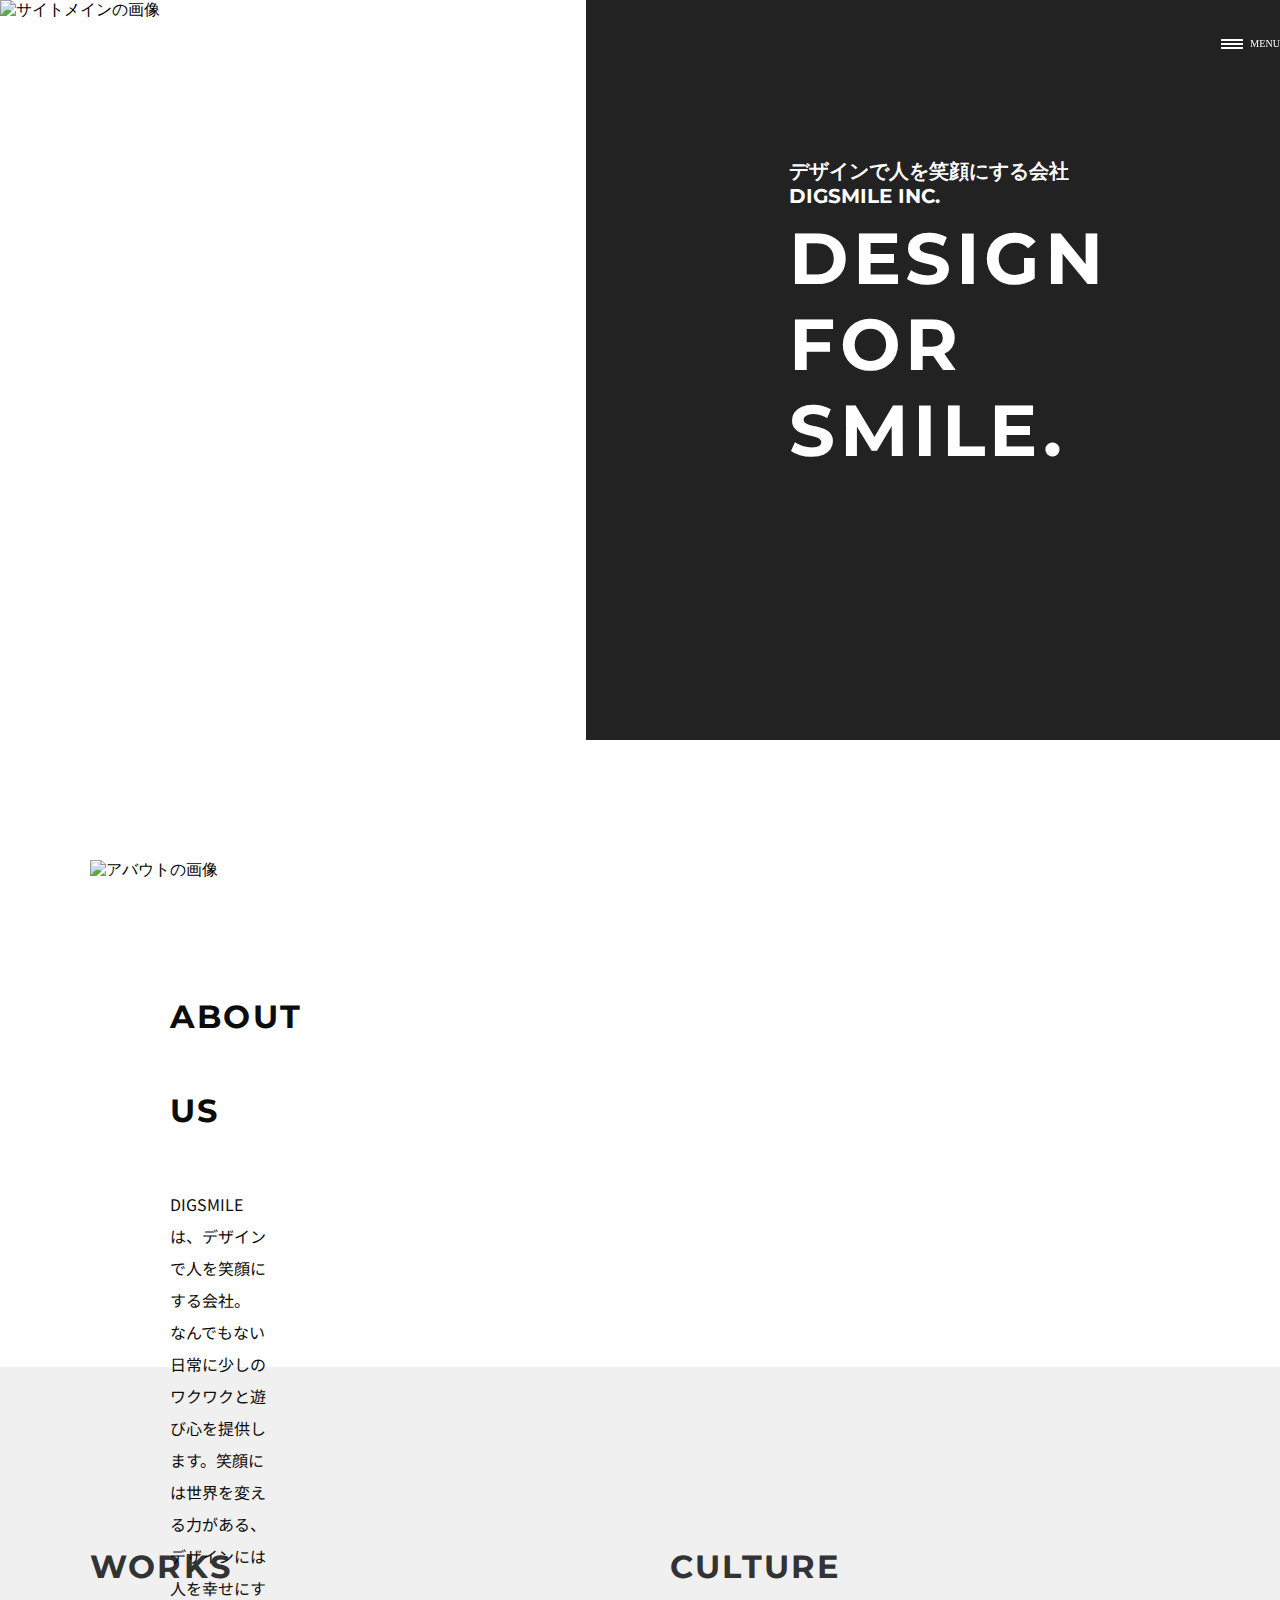
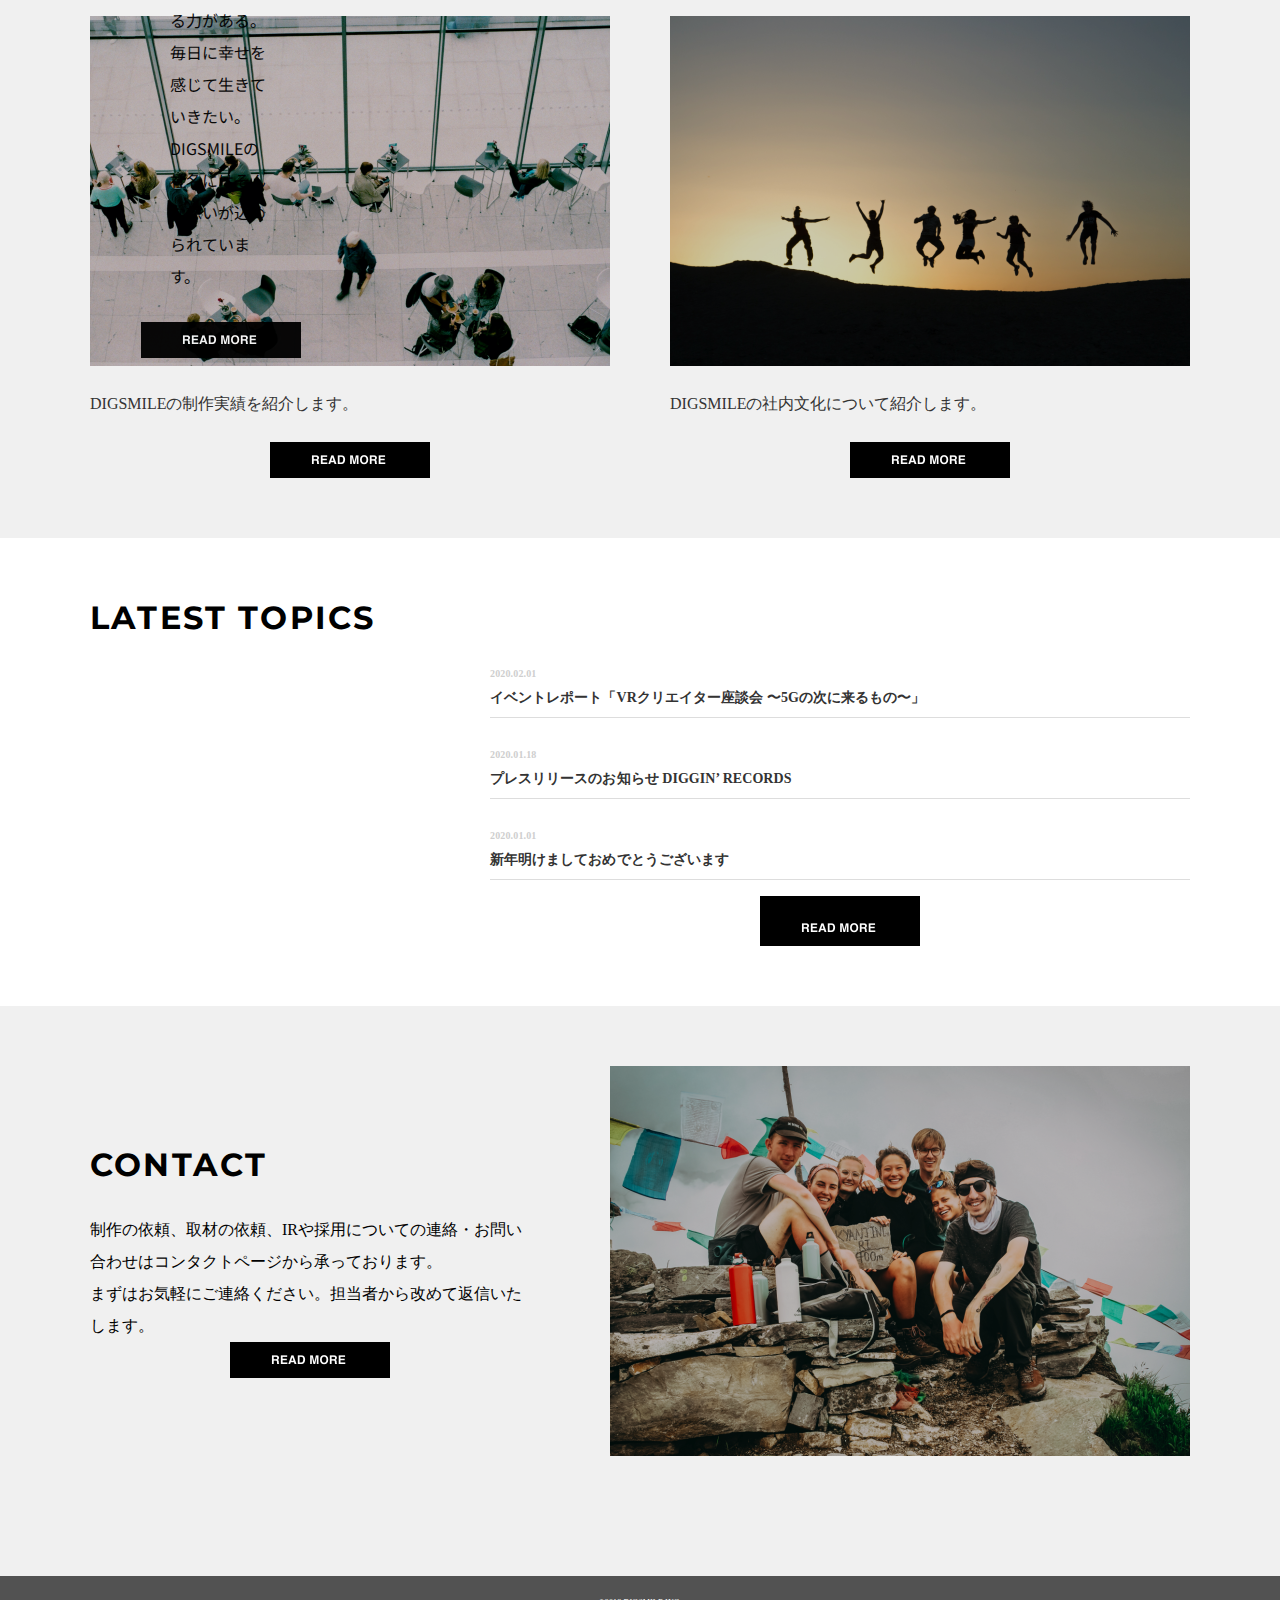
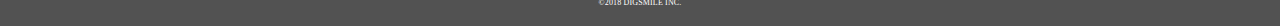
==== html/index.html @ 78038f66 "googlemap レスポンシブ 化" ====
<!DOCTYPE html>
<html lang="ja">
<head>
  <meta charset="UTF-8">
  <meta http-equiv="X-UA-Compatible" content="IE=edge">
  <meta name="viewport" content="width=device-width, initial-scale=1">
  <title>Portfolio_3 - Home</title>
  <link rel="stylesheet" href="https://unpkg.com/ress/dist/ress.min.css">
  <link rel="preconnect" href="https://fonts.gstatic.com">
  <link href="https://fonts.googleapis.com/css2?family=Montserrat:wght@500;700;800&family=Noto+Sans&family=Noto+Sans+JP:wght@400;700&display=swap" rel="stylesheet">
  <link rel="stylesheet" type="text/css" href="/css/style.css">
</head>
<body>
  <header class="header__wrapper">
    <div class="header__inner">
      <a href="#">
        <h1 class="header__logo">
          <img src="/img/site-logo@2x.png" alt="メインロゴの画像">
        </h1>
      </a>
      <!-- //header__logo -->
      <div class="menu__wrapper">
        <div class="menu">
          <span class="bar bar__top"></span>
          <span class="bar bar__mid"></span>
          <span class="bar bar__bottom"></span>
        </div>
        <!-- //menu -->
        <p class="menu__text">
          MENU
        </p>
        <!-- //menu__text -->
      </div>
      <!-- //menu__wrapper -->
      <nav class="header__nav">
        <div class="header__logo__img">
          <img src="/img/home_img/グループ 8@2x.png" alt="メインロゴの画像">
        </div>
        <!-- //header__logo__img -->
        <ul class="header__list">
          <li class="header__item"><a href="#">ABOUT US</a></li>
          <li class="header__item"><a href="#">WORKS</a></li>
          <li class="header__item"><a href="#">CULTURE</a></li>
          <li class="header__item"><a href="#">TOPICS</a></li>
          <li class="header__item"><a href="#">CONTACT</a></li>
        </ul>
        <!-- //header__list -->
      </nav>
      <!-- //header__nav -->
    </div>
    <!-- //header__inner -->
  </header>
  <!-- //header__wrapper -->
  <main class="main">
    <section class="section__wrapper fv__wrapper" id="fv">
      <div class="fv__main__img">
        <img src="/img/home_img/kv-img@2x.png" alt="サイトメインの画像">
      </div>
      <div class="fv__sub__img">
        <img src="/img/home_img/bg_kv@2x.png" alt="サイトサブの画像">
      </div>
      <div class="fv__catch">
        <p class="fv__text__1">デザインで人を笑顔にする会社</p>
        <p class="fv__text__2">DIGSMILE INC.</p>
        <h2 class="fv__catch__title">DESIGN <br>FOR<br>SMILE.</h2>
      </div>
    </section>
    <!-- container max-width: 1100px; -->
    <section class="section__wrapper" id="about">
      <div class="container">
        <div class="about__wrapper">
          <div class="about__main__view">
            <figure class="about__img">
              <img src="/img/home_img/about-img@2x.png" alt="アバウトの画像">
            </figure>
            <div class="about__inner">
              <h3 class="about__title">
                ABOUT US
              </h3>
              <p class="about__text">
                DIGSMILEは、デザインで人を笑顔にする会社。 <br>
                なんでもない日常に少しのワクワクと遊び心を提供します。笑顔には世界を変える力がある、デザインには人を幸せにする力がある。毎日に幸せを感じて生きていきたい。<br>
                DIGSMILEの社名にはそんな想いが込められています。
              </p>
              <div class="btn btn__about btn__img">
                <img src="/img/home_img/btn_link@2x.png" alt="ボタン">
              </div>
            </div>
            <!-- //about__inner -->
          </div>
          <!-- //about__main__view -->
        </div>
        <!-- //about__wrapper -->
      </div>
      <!-- container -->
    </section>
    <!-- //about -->
    <section class="section__wrapper color__wrapper" id="contents">
      <div class="container">
        <div class="content__wrapper">
          <div class="content__inner">
            <h3 class="content__title">WORKS</h3>
            <figure class="content__img">
              <img src="/img/home_img/works-img@2x.png" alt="worksの画像">
            </figure>
            <p class="content__text">
              DIGSMILEの制作実績を紹介します。
            </p>
            <div class="btn btn__img btn__contents">
              <img src="/img/home_img/btn_link@2x.png" alt="ボタン">
            </div>
          </div>
          <!-- //content__inner -->
          <div class="content__inner">
            <h3 class="content__title">CULTURE</h3>
            <figure class="content__img">
              <img src="/img/home_img/culture-img@2x.png" alt="cultureの画像">
            </figure>
            <p class="content__text">
              DIGSMILEの社内文化について紹介します。
            </p>
            <div class="btn btn__img btn__contents">
              <img src="/img/home_img/btn_link@2x.png" alt="ボタン">
            </div>
          </div>
          <!-- //content__inner -->
        </div>
        <!-- //contents__wrapper -->
      </div>
      <!-- //container -->
    </section>
    <section class="section__wrapper" id="topics">
      <div class="container">
        <div class="topics__wrapper">
          <h3 class="content__title topic__title">
            LATEST TOPICS
          </h3>
          <!-- //topic__title -->
          <dl class="topic__list">
            <dt class="topic__day">
              2020.02.01
            </dt>
            <!-- //topic__day -->
            <dd class="topic__text">
              イベントレポート「VRクリエイター座談会 〜5Gの次に来るもの〜」
            </dd>
            <!-- //topic__text -->
            <dt class="topic__day">
              2020.01.18
            </dt>
            <!-- //topic__day -->
            <dd class="topic__text">
              プレスリリースのお知らせ DIGGIN’ RECORDS
            </dd>
            <!-- //topic__text -->
            <dt class="topic__day">
              2020.01.01
            </dt>
            <!-- //topic__day -->
            <dd class="topic__text">
              新年明けましておめでとうございます
            </dd>
            <!-- //topic__text -->
            <div class="btn btn__img btn__topic">
              <img src="/img/home_img/btn_link@2x.png" alt="ボタンの画像">
            </div>
          </dl>
          <!-- //topic__list -->
        </div>
        <!-- //topics__wrapper -->
      </div>
      <!-- //container -->
    </section>
    <!-- //topics -->
    <section class="section__wrapper color__wrapper" id="contact">
      <div class="container">
        <div class="contact__inner">
          <div class="contact__lead">
            <h3 class="content__title contact__title">
              CONTACT
            </h3>
            <p class="contact__text">
              制作の依頼、取材の依頼、IRや採用についての連絡・お問い合わせはコンタクトページから承っております。<br>
まずはお気軽にご連絡ください。担当者から改めて返信いたします。
            </p>
            <div class="btn btn__img btn__contact">
              <img src="/img/home_img/btn_link@2x.png" alt="ボタンの画像">
            </div>
          </div>
          <div class="contact__image">
            <figure class="contact__img">
              <img src="/img/home_img/recruit-img@2x.png" alt="contactの画像">
            </figure>
          </div>
        </div>
      </div>
    </section>
  </main>
  <!-- //main -->
  <footer class="footer">
    <p class="copyright">
      <small>&copy;2018 DIGSMILE INC.</small>
    </p>
  </footer>
  <!-- //footer -->
  <script src="https://ajax.googleapis.com/ajax/libs/jquery/3.4.1/jquery.min.js"></script>
  <script src="/js/script.js"></script>
</body>
</html>
---- css/style.css ----
@charset "UTF-8";
/*!
* ress.css • v3.0.1
* MIT License
* github.com/filipelinhares/ress
*/
html {
  box-sizing: border-box;
  -webkit-text-size-adjust: 100%;
  word-break: normal;
  tab-size: 4;
}

*, :after, :before {
  background-repeat: no-repeat;
  box-sizing: inherit;
}

:after, :before {
  text-decoration: inherit;
  vertical-align: inherit;
}

* {
  padding: 0;
  margin: 0;
}

hr {
  overflow: visible;
  height: 0;
}

details, main {
  display: block;
}

summary {
  display: list-item;
}

small {
  font-size: 80%;
}

[hidden] {
  display: none;
}

abbr[title] {
  border-bottom: none;
  text-decoration: underline;
  text-decoration: underline dotted;
}

a {
  background-color: transparent;
}

a:active, a:hover {
  outline-width: 0;
}

code, kbd, pre, samp {
  font-family: monospace,monospace;
}

pre {
  font-size: 1em;
}

b, strong {
  font-weight: bolder;
}

sub, sup {
  font-size: 75%;
  line-height: 0;
  position: relative;
  vertical-align: baseline;
}

sub {
  bottom: -.25em;
}

sup {
  top: -.5em;
}

input {
  border-radius: 0;
}

[disabled] {
  cursor: default;
}

[type=number]::-webkit-inner-spin-button, [type=number]::-webkit-outer-spin-button {
  height: auto;
}

[type=search] {
  -webkit-appearance: textfield;
  outline-offset: -2px;
}

[type=search]::-webkit-search-decoration {
  -webkit-appearance: none;
}

textarea {
  overflow: auto;
  resize: vertical;
}

button, input, optgroup, select, textarea {
  font: inherit;
}

optgroup {
  font-weight: 700;
}

button {
  overflow: visible;
}

button, select {
  text-transform: none;
}

[role=button], [type=button], [type=reset], [type=submit], button {
  cursor: pointer;
  color: inherit;
}

[type=button]::-moz-focus-inner, [type=reset]::-moz-focus-inner, [type=submit]::-moz-focus-inner, button::-moz-focus-inner {
  border-style: none;
  padding: 0;
}

[type=button]::-moz-focus-inner, [type=reset]::-moz-focus-inner, [type=submit]::-moz-focus-inner, button:-moz-focusring {
  outline: 1px dotted ButtonText;
}

[type=reset], [type=submit], button, html [type=button] {
  -webkit-appearance: button;
}

button, input, select, textarea {
  background-color: transparent;
  border-style: none;
}

select {
  -moz-appearance: none;
  -webkit-appearance: none;
}

select::-ms-expand {
  display: none;
}

select::-ms-value {
  color: currentColor;
}

legend {
  border: 0;
  color: inherit;
  display: table;
  white-space: normal;
  max-width: 100%;
}

::-webkit-file-upload-button {
  -webkit-appearance: button;
  color: inherit;
  font: inherit;
}

img {
  border-style: none;
}

progress {
  vertical-align: baseline;
}

@media screen {
  [hidden~=screen] {
    display: inherit;
  }
  [hidden~=screen]:not(:active):not(:focus):not(:target) {
    position: absolute !important;
    clip: rect(0 0 0 0) !important;
  }
}

[aria-busy=true] {
  cursor: progress;
}

[aria-controls] {
  cursor: pointer;
}

[aria-disabled] {
  cursor: default;
}

html, body {
  font-size: 100%;
}

a {
  color: #000;
  text-decoration: none;
}

img {
  vertical-align: top;
}

.container {
  max-width: 1100px;
  margin: 0 auto;
}

.section__wrapper {
  position: relative;
}

.btn__img {
  width: 160px;
  height: auto;
}

.btn__img img {
  max-width: 100%;
}

.color__wrapper {
  background-color: #F0F0F0;
}

/* Home Page */
.header__wrapper {
  position: fixed;
  z-index: 3;
  width: 100vw;
  padding: 30px 0;
}

.header__inner {
  display: flex;
  justify-content: space-between;
  align-items: center;
  max-width: 1324px;
  margin: 0 auto;
}

.header__logo {
  width: 260px;
  height: auto;
  display: flex;
}

.header__logo img {
  max-width: 100%;
  object-fit: cover;
}

.fv__text__1 {
  margin-bottom: 8px;
}

.fv__text__2 {
  margin-bottom: 10px;
}

.header__nav {
  display: none;
}

.menu__wrapper {
  display: flex;
  align-items: center;
}

/* ハンバーガーメニュー
--------------------------- */
.menu {
  width: 1.375rem;
  height: 0.625rem;
  position: relative;
  z-index: 3;
  border: none;
  margin-right: 7px;
}

.bar {
  width: 100%;
  height: 2px;
  display: block;
  position: absolute;
  left: 50%;
  transform: translateX(-50%);
  background-color: #fff;
}

.bar__top {
  top: 0px;
}

.bar__mid {
  top: 50%;
  transform: translate(-50%, -50%);
}

.bar__bottom {
  bottom: 0px;
}

.menu__text {
  font-size: 0.625rem;
  color: #fff;
}

/* ハンバーガーメニューの閉じる挙動
------------------------------------------- */
.menu.close .bar__top {
  transform: translate(-50%, 10px) rotate(45deg);
  transition: transform .3s;
}

.menu.close .bar__mid {
  opacity: 0;
  transition: opacity .3s;
}

.menu.close .bar__bottom {
  transform: translate(-50%, -13px) rotate(-45deg);
  transition: transform .3s;
}

/* ------------------------------
SP画面
------------------------------- */
/* font
----------------------------------- */
.menu__text {
  font-family: Montserrat ExtraBold;
  font-size: 10px;
  line-height: 1;
  letter-spacing: 0.005em;
}

@media screen and (max-width: 768px) {
  .header__inner {
    max-width: 708px;
  }
  .header__logo {
    width: 189px;
    height: auto;
    display: flex;
  }
  .header__logo img {
    max-width: 100%;
    object-fit: cover;
  }
}

.fv__wrapper {
  position: relative;
  z-index: 1;
  height: 740px;
}

.fv__main__img {
  position: absolute;
  top: 0;
  left: 0;
  width: 78.6%;
}

.fv__main__img img {
  max-width: 100%;
}

.fv__sub__img {
  width: 54.2%;
  height: 740px;
  margin-left: auto;
}

.fv__sub__img img {
  max-width: 100%;
  height: 100%;
  object-fit: cover;
}

.fv__catch {
  position: absolute;
  top: 22%;
  right: 13.5%;
  color: #FFFFFF;
}

/* font
------------------------ */
.fv__text__1 {
  font-family: 游ゴシック体;
}

.fv__text__2 {
  font-family: Montserrat;
}

.fv__text__1,
.fv__text__2 {
  font-size: 20px;
  font-weight: bold;
  line-height: 0.85;
  letter-spacing: 0em;
}

.fv__catch__title {
  font-size: 72px;
  font-weight: Bold;
  line-height: 1.19444;
  letter-spacing: 0em;
  font-family: 'Montserrat', sans-serif;
}

.about__wrapper {
  height: 627px;
}

.about__main__view {
  position: relative;
  /* section__wrapper 起点 */
  position: absolute;
  top: 120px;
  z-index: 1;
}

.about__inner {
  /* .about__main__viewのrelative 起点 */
  position: absolute;
  top: 110px;
  left: 50px;
  z-index: 1;
  max-width: 590px;
  height: 387px;
  background-color: #FFFFFF;
  opacity: .95;
}

.about__title {
  margin-left: 30px;
}

.btn__about {
  margin-left: 30px;
}

.about__img {
  max-width: 1100px;
  height: auto;
}

.about__img img {
  width: 100%;
  object-fit: cover;
}

.about__text {
  padding: 30px;
}

/* font
------------------------- */
.about__title {
  font-family: Montserrat;
  font-size: 32px;
  font-weight: bold;
  line-height: 2.9375;
  letter-spacing: 0.068em;
}

.about__text {
  font-family: Noto Sans JP;
  font-size: 16px;
  line-height: 2;
  letter-spacing: 0em;
}

.content__title {
  margin-bottom: 30px;
}

.content__wrapper {
  display: flex;
  flex-wrap: wrap;
  align-items: center;
  justify-content: space-between;
}

.content__inner {
  margin: 180px 0 60px;
}

.content__img {
  width: 520px;
  height: auto;
}

.content__img img {
  max-width: 100%;
}

.content__text {
  padding: 30px 0;
}

/* font
------------------------- */
.content__inner {
  color: #333333;
}

.content__title {
  font-family: Montserrat;
  font-size: 32px;
  font-weight: bold;
  line-height: 1.21875;
  letter-spacing: 0.068em;
}

.content__text {
  font-family: 游ゴシック体;
  font-size: 16px;
  line-height: 1;
  letter-spacing: 0em;
}

.topics__wrapper {
  display: flex;
  flex-direction: column;
  padding: 60px 0;
}

.topic__title {
  margin-bottom: 16px;
}

.topic__list {
  min-width: 700px;
  margin-left: auto;
}

.topic__day {
  padding-top: 16px;
}

.topic__text {
  padding: 12px 0 12px;
  margin-bottom: 16px;
  border-bottom: #DDDDDD 1px solid;
}

.btn__topic {
  padding-top: 14px;
  margin-left: auto;
}

/* font
------------------------ */
.topic__day {
  font-family: Montserrat Medium;
  font-size: 10px;
  font-weight: bold;
  line-height: 1;
  letter-spacing: 0.015em;
  color: #CECECE;
}

.topic__text {
  font-family: 游ゴシック体;
  font-size: 14px;
  font-weight: bold;
  line-height: 1;
  letter-spacing: 0.004em;
  color: #333333;
}

.contact__inner {
  display: flex;
  flex-wrap: wrap;
  align-items: center;
  justify-content: space-between;
  padding: 60px 0 120px;
}

.contact__lead {
  max-width: 440px;
}

.contact__img {
  width: 580px;
  height: auto;
}

.contact__img img {
  max-width: 100%;
  object-fit: cover;
}

.btn__contact {
  margin-top: 30px;
}

/* font
----------------------- */
.contact__text {
  font-family: 游ゴシック体 Medium;
  font-size: 16px;
  line-height: 2;
  letter-spacing: 0em;
}

.footer {
  background-color: #525252;
  text-align: center;
}

.copyright {
  padding: 21px 0 19px;
}

/* font
----------------- */
.copyright {
  font-family: Montserrat Medium;
  font-size: 10px;
  line-height: 1;
  letter-spacing: 0.015em;
  color: #FFFFFF;
}

/* About Page */
.about_catch_position {
  margin-top: 11.46vh;
}

.about_main_img {
  max-width: 1100px;
  height: auto;
}

.about_main_img img {
  max-width: 100%;
  object-fit: cover;
}

.fv__sub {
  width: 54.2%;
  height: auto;
  margin-left: auto;
}

.fv__sub img {
  max-width: 100%;
  object-fit: cover;
}

.ab__fv__text {
  margin-top: 5px;
}

.company__map {
  position: relative;
  padding-bottom: 32.73%;
  padding-top: 30px;
  margin: 0 30px;
  height: 0;
  overflow: hidden;
}

.company__map iframe,
.company__map object,
.company__map embed {
  position: absolute;
  top: 0;
  left: 0;
  width: 100%;
  height: 100%;
}

@media screen and (max-width: 768px) {
  .about_catch_position {
    margin-top: 0;
    top: 35.8%;
    right: 12.8%;
  }
  .about_main_img {
    width: 587px;
  }
  .about_main_img img {
    max-width: 100%;
    height: 529px;
    object-fit: cover;
    object-position: 45%;
  }
  .fv__sub {
    width: 52.9%;
    height: auto;
    margin-left: auto;
  }
  .fv__sub img {
    max-width: 100%;
    height: 615px;
    object-fit: cover;
  }
  .company__map {
    padding-bottom: 24.04%;
  }
}

/* font
----------------------------- */
.fv__catch__title {
  font-family: 'Montserrat', sans-serif;
  font-size: 72px;
  font-weight: Bold;
  line-height: 1.19444;
  letter-spacing: 0.063em;
}

.ab__fv__text {
  font-family: Noto Sans JP Bold;
  font-size: 20px;
  line-height: 1;
  letter-spacing: 0.005em;
}

@media screen and (max-width: 768px) {
  .fv__catch__title {
    font-family: 'Montserrat', sans-serif;
    font-size: 52px;
    font-weight: Bold;
    line-height: 1.65385;
    letter-spacing: 0.063em;
  }
  .ab__fv__text {
    font-family: Noto Sans JP Bold;
    font-size: 16px;
    line-height: 1;
    letter-spacing: 0.005em;
  }
}

.vision__wrapper {
  max-width: 415px;
  padding: 120px 0;
  margin-left: 16.143vw;
}

.vision__title {
  margin-bottom: 30px;
}

.vision__sub__title {
  margin-bottom: 30px;
}

/* font
----------------------------- */
.vision__title {
  font-family: Montserrat;
  font-size: 32px;
  font-weight: bold;
  line-height: 1;
  letter-spacing: 0.068em;
  color: #333333;
}

.vision__sub__title {
  font-family: 游ゴシック体;
  font-size: 24px;
  font-weight: bold;
  line-height: 1;
  letter-spacing: 0.005em;
  color: #333333;
}

.vision__text {
  font-family: Noto Sans JP Bold;
  font-size: 16px;
  line-height: 2;
  letter-spacing: 0em;
  color: #333333;
}

.message__wrapper {
  display: flex;
  justify-content: flex-end;
  position: relative;
  padding: 144px 0 120px;
}

.ceo__wrapper {
  width: 770px;
  background-color: #F0F0F0;
  padding: 120px 0 90px;
}

.ceo__inner {
  width: 400px;
  margin: 0 auto;
}

.message__img {
  position: absolute;
  top: 0;
  left: 0;
  width: 420px;
}

.message__img img {
  max-width: 100%;
}

/* font
-------------------- */
.company__wrapper {
  display: flex;
  flex-direction: column;
  padding-bottom: 120px;
}

.company__main__title {
  margin-bottom: 20px;
  border-bottom: 1px solid #DDDDDD;
}

.company__list {
  display: flex;
  flex-wrap: wrap;
  align-items: center;
  max-width: 70%;
  margin-left: 30%;
}

.company__title {
  width: 30%;
}

.company__text {
  width: 70%;
}

.company__text,
.company__title {
  border-bottom: 1px solid #DDDDDD;
}

.company__map {
  margin-top: 40px;
}

/* font
----------------------- */
.company__main__title {
  font-family: Montserrat ExtraBold;
  font-size: 32px;
  line-height: 2.9375;
  letter-spacing: 0.068em;
  color: #333333;
}

.company__title {
  font-family: 游ゴシック体;
  font-size: 16px;
  font-weight: bold;
  line-height: 5.875;
  letter-spacing: 0em;
  color: #333333;
}

.company__text {
  font-family: 游ゴシック体;
  font-size: 16px;
  line-height: 5.875;
  letter-spacing: 0em;
  color: #333333;
}

.contact__form__wrapper {
  padding: 120px 0;
}

.contact__form__inner {
  max-width: 700px;
  margin: 0 auto;
}

.contact__form__text {
  margin-bottom: 55px;
}

.radio__main__title {
  display: block;
  margin-bottom: 20px;
}

.radio__item {
  margin-right: 50px;
}

.radio__check {
  margin-right: 10px;
}

.form__controll {
  margin-top: 45px;
}

.form__text,
.form__textarea {
  width: 100%;
  margin-top: 10px;
  border: 1px solid #333333;
}

.form__text {
  padding: 8px;
}

.form__textarea {
  padding: 9px;
  resize: none;
}

.privacy__check__wrapper {
  display: flex;
  align-items: center;
  justify-content: center;
  margin: 43px 0 40px;
}

.praivacy__lead {
  border: 1px solid #333333;
  height: 252px;
  overflow: scroll;
  padding: 10px;
  margin-top: 10px;
}

.privacy__check {
  margin-left: 10px;
}

.btn {
  display: block;
  width: 160px;
  margin: 0 auto;
  background-color: #000000;
}

.badge {
  padding: 3px 5px;
  margin-left: 10px;
  background-color: #333333;
}

/* font
------------------------- */
.contact__form__text {
  font-family: Noto Sans JP;
  font-size: 16px;
  line-height: 1.5;
  letter-spacing: 0.004em;
  color: #333333;
}

.radio__title {
  font-family: 游ゴシック体 Medium;
  font-size: 16px;
  line-height: 1;
  letter-spacing: 0.016em;
  color: #333333;
}

.radio__main__title,
.form__title {
  font-family: Noto Sans JP Bold;
  font-size: 16px;
  line-height: 1;
  letter-spacing: 0.004em;
  color: #333333;
}

.privacy__title {
  font-family: Montserrat ExtraBold;
  font-size: 16px;
  line-height: 1;
  letter-spacing: 0.004em;
}

.form__text,
.form__textarea {
  font-family: Noto Sans JP;
  font-size: 16px;
  line-height: 1;
  letter-spacing: 0.004em;
  color: #333333;
}

.form__btn {
  font-family: Montserrat Medium;
  font-size: 14px;
  font-weight: bold;
  line-height: 2.28571;
  letter-spacing: 0.015em;
  color: #FFFFFF;
}

.badge {
  font-family: Noto Sans JP Bold;
  font-size: 12px;
  line-height: 1;
  letter-spacing: 0.004em;
  color: #FFFFFF;
}

@media screen and (max-width: 768px) {
  .contact_main_img {
    width: 578px;
    height: auto;
  }
  .contact_main_img img {
    max-width: 100%;
    height: 529px;
    object-fit: cover;
    object-position: 47%;
  }
}
/*# sourceMappingURL=style.css.map */
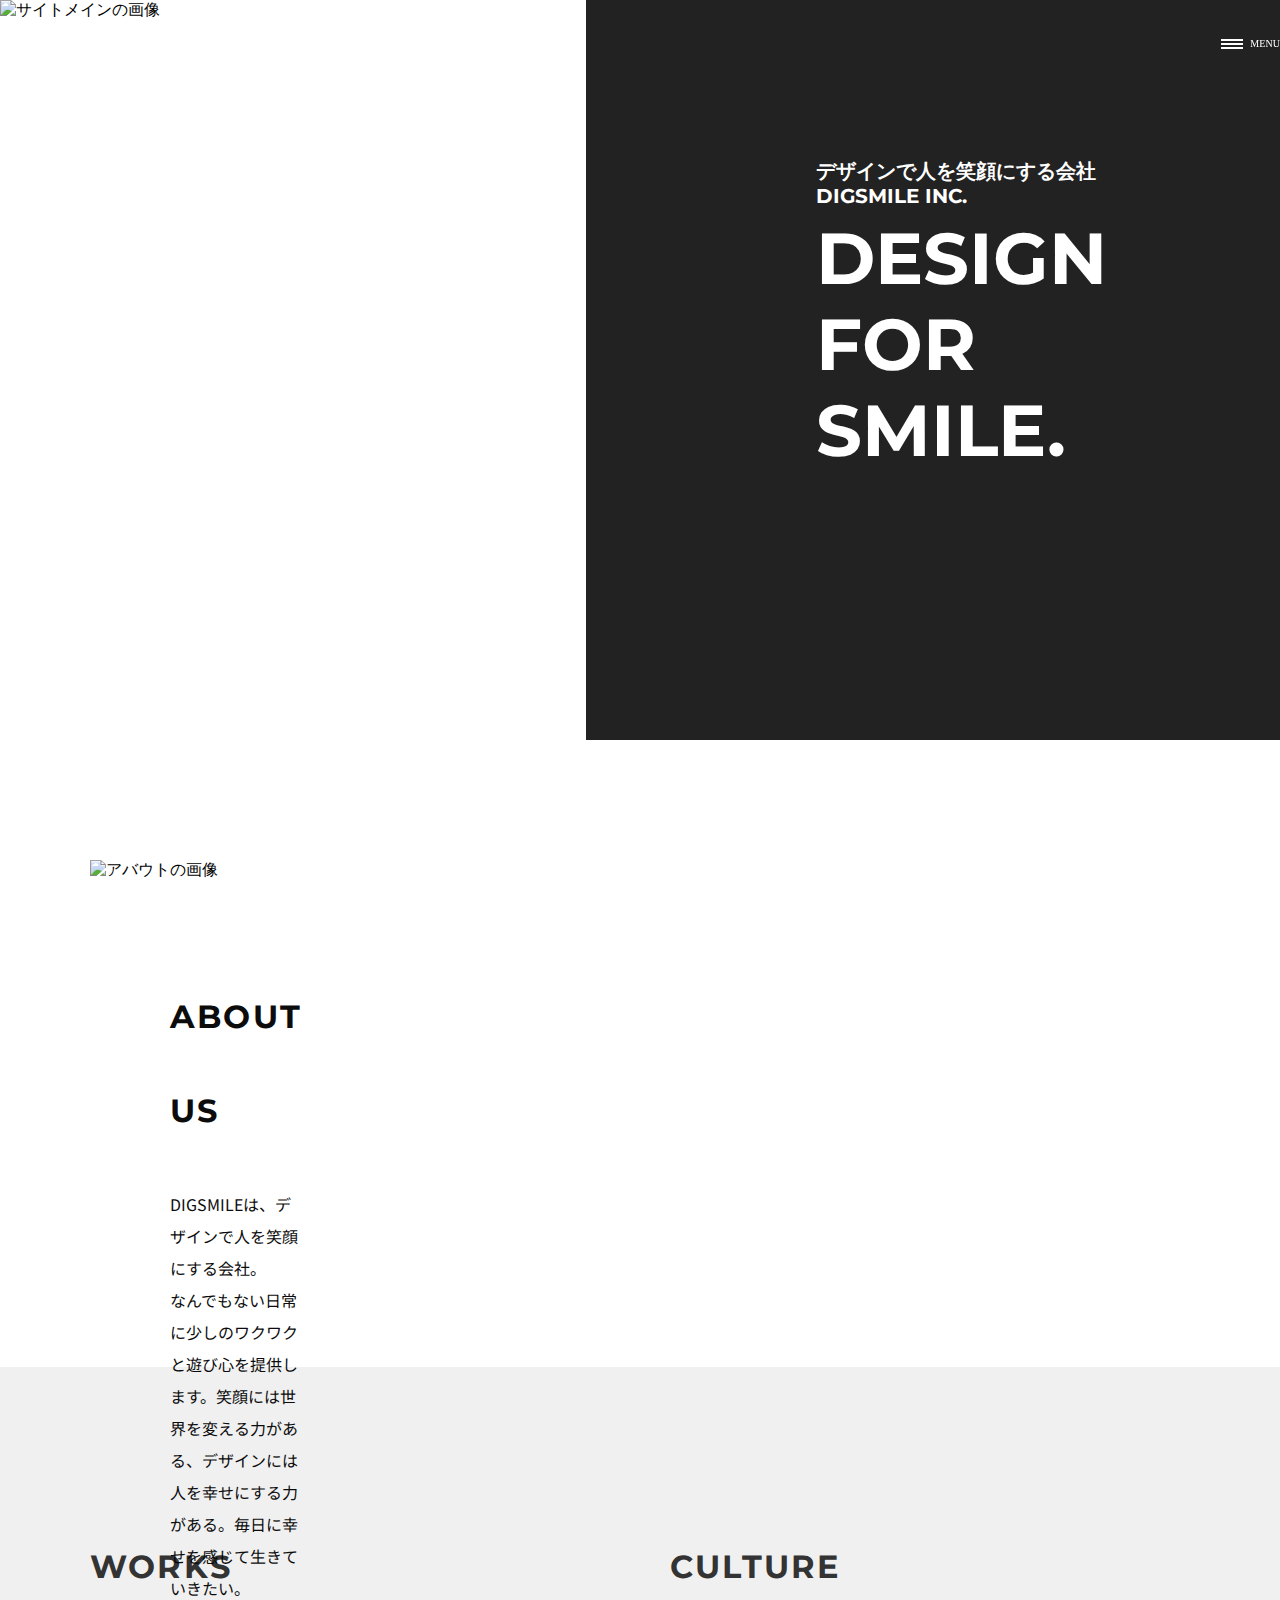
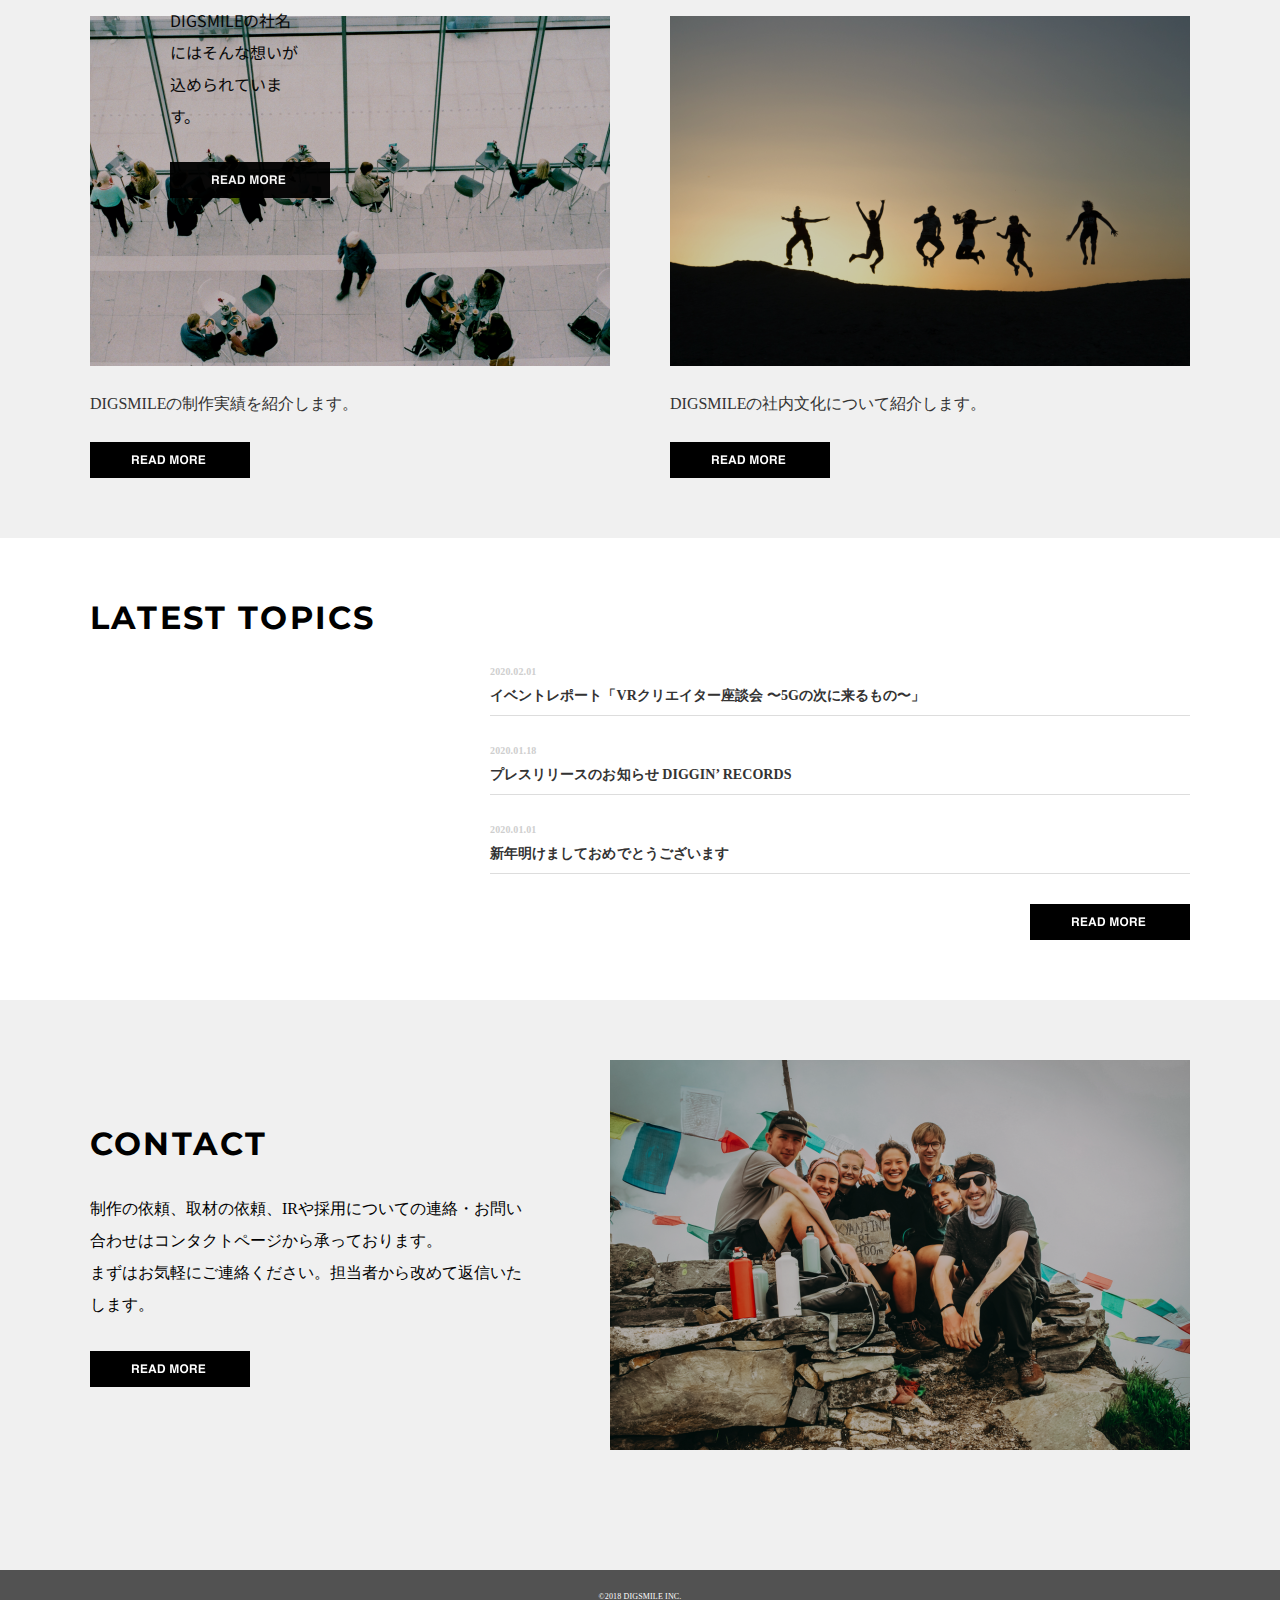
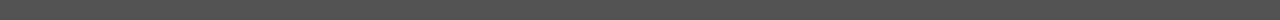
==== commit 7edd3d29: "index.html  修正" ====
--- a/html/index.html
+++ b/html/index.html
@@ -59,10 +59,12 @@
       <div class="fv__sub__img">
         <img src="/img/home_img/bg_kv@2x.png" alt="サイトサブの画像">
       </div>
-      <div class="fv__catch">
+      <div class="fv__catch fv__catch__home">
         <p class="fv__text__1">デザインで人を笑顔にする会社</p>
         <p class="fv__text__2">DIGSMILE INC.</p>
-        <h2 class="fv__catch__title">DESIGN <br>FOR<br>SMILE.</h2>
+        <h2 class="fv__catch__title catch__home__title">
+          DESIGN <br>FOR<br>SMILE.
+        </h2>
       </div>
     </section>
     <!-- container max-width: 1100px; -->
--- a/css/style.css
+++ b/css/style.css
@@ -245,6 +245,13 @@
   background-color: #F0F0F0;
 }
 
+@media screen and (max-width: 768px) {
+  .container {
+    max-width: 708px;
+    margin: 0 auto;
+  }
+}
+
 /* Home Page */
 .header__wrapper {
   position: fixed;
@@ -383,10 +390,12 @@
   top: 0;
   left: 0;
   width: 78.6%;
+  height: auto;
 }
 
 .fv__main__img img {
   max-width: 100%;
+  object-fit: cover;
 }
 
 .fv__sub__img {
@@ -406,6 +415,40 @@
   top: 22%;
   right: 13.5%;
   color: #FFFFFF;
+}
+
+/* --------------------------------------
+レスポンシブ max-width: 768px; 
+----------------------------------------*/
+@media screen and (max-width: 768px) {
+  .fv__main__img {
+    position: absolute;
+    top: 0;
+    left: 0;
+    width: 600px;
+    height: auto;
+  }
+  .fv__main__img img {
+    max-width: 100%;
+    height: 890px;
+    object-fit: cover;
+  }
+  .fv__sub__img {
+    width: 562px;
+    height: auto;
+    margin-left: auto;
+  }
+  .fv__sub__img img {
+    max-width: 100%;
+    height: 1024px;
+    object-fit: cover;
+  }
+  .fv__catch__home {
+    position: absolute;
+    top: 333px;
+    right: 80px;
+    color: #FFFFFF;
+  }
 }
 
 /* font
@@ -432,6 +475,18 @@
   line-height: 1.19444;
   letter-spacing: 0em;
   font-family: 'Montserrat', sans-serif;
+}
+
+/* --------------------------------------
+レスポンシブ max-width: 768px; 
+----------------------------------------*/
+@media screen and (max-width: 768px) {
+  .catch__home__title {
+    font-size: 56px;
+    font-weight: Bold;
+    line-height: 0.94643;
+    letter-spacing: 0.063em;
+  }
 }
 
 .about__wrapper {
@@ -480,6 +535,19 @@
   padding: 30px;
 }
 
+/* --------------------------------------
+レスポンシブ max-width: 768px; 
+----------------------------------------*/
+@media screen and (max-width: 768px) {
+  .about__main__view {
+    position: relative;
+    /* section__wrapper 起点 */
+    position: absolute;
+    top: 120px;
+    z-index: 1;
+  }
+}
+
 /* font
 ------------------------- */
 .about__title {
@@ -506,10 +574,11 @@
   flex-wrap: wrap;
   align-items: center;
   justify-content: space-between;
+  padding-top: 180px;
 }
 
 .content__inner {
-  margin: 180px 0 60px;
+  margin-bottom: 60px;
 }
 
 .content__img {
@@ -553,7 +622,7 @@
 }
 
 .topic__title {
-  margin-bottom: 16px;
+  margin-bottom: 30px;
 }
 
 .topic__list {
@@ -561,18 +630,13 @@
   margin-left: auto;
 }
 
-.topic__day {
-  padding-top: 16px;
-}
-
 .topic__text {
   padding: 12px 0 12px;
-  margin-bottom: 16px;
+  margin-bottom: 30px;
   border-bottom: #DDDDDD 1px solid;
 }
 
 .btn__topic {
-  padding-top: 14px;
   margin-left: auto;
 }
 
@@ -684,7 +748,6 @@
   position: relative;
   padding-bottom: 32.73%;
   padding-top: 30px;
-  margin: 0 30px;
   height: 0;
   overflow: hidden;
 }
@@ -731,7 +794,7 @@
 
 /* font
 ----------------------------- */
-.fv__catch__title {
+.fv__catch__about {
   font-family: 'Montserrat', sans-serif;
   font-size: 72px;
   font-weight: Bold;
@@ -747,7 +810,7 @@
 }
 
 @media screen and (max-width: 768px) {
-  .fv__catch__title {
+  .fv__catch__about {
     font-family: 'Montserrat', sans-serif;
     font-size: 52px;
     font-weight: Bold;
@@ -765,7 +828,7 @@
 .vision__wrapper {
   max-width: 415px;
   padding: 120px 0;
-  margin-left: 16.143vw;
+  margin-left: 20.55%;
 }
 
 .vision__title {
@@ -774,6 +837,12 @@
 
 .vision__sub__title {
   margin-bottom: 30px;
+}
+
+@media screen and (max-width: 768px) {
+  .vision__wrapper {
+    margin-left: 16.95%;
+  }
 }
 
 /* font
@@ -798,7 +867,7 @@
 
 .vision__text {
   font-family: Noto Sans JP Bold;
-  font-size: 16px;
+  font-size: 14px;
   line-height: 2;
   letter-spacing: 0em;
   color: #333333;
@@ -827,14 +896,34 @@
   top: 0;
   left: 0;
   width: 420px;
+  height: auto;
 }
 
 .message__img img {
   max-width: 100%;
 }
 
-/* font
--------------------- */
+@media screen and (max-width: 768px) {
+  .message__img {
+    position: absolute;
+    top: 0;
+    left: 0;
+    width: 320px;
+    height: auto;
+  }
+  .message__img img {
+    max-width: 100%;
+  }
+  .ceo__wrapper {
+    max-width: 494px;
+    padding: 109px 0 78px;
+  }
+  .ceo__inner {
+    max-width: 415px;
+    margin: 0 auto;
+  }
+}
+
 .company__wrapper {
   display: flex;
   flex-direction: column;
@@ -850,8 +939,8 @@
   display: flex;
   flex-wrap: wrap;
   align-items: center;
-  max-width: 70%;
-  margin-left: 30%;
+  max-width: 800px;
+  margin-left: auto;
 }
 
 .company__title {
@@ -869,6 +958,15 @@
 
 .company__map {
   margin-top: 40px;
+}
+
+@media screen and (max-width: 768px) {
+  .company__wrapper {
+    padding: 80px 0;
+  }
+  .company__list {
+    max-width: 678px;
+  }
 }
 
 /* font
@@ -898,6 +996,18 @@
   color: #333333;
 }
 
+/* --------------------------------------
+レスポンシブ max-width: 768px; 
+----------------------------------------*/
+@media screen and (max-width: 768px) {
+  .company__title,
+  .company__text {
+    font-size: 16px;
+    line-height: 3.5;
+    letter-spacing: 0em;
+  }
+}
+
 .contact__form__wrapper {
   padding: 120px 0;
 }
@@ -966,8 +1076,11 @@
 .btn {
   display: block;
   width: 160px;
+  background-color: #000000;
+}
+
+.form__btn {
   margin: 0 auto;
-  background-color: #000000;
 }
 
 .badge {
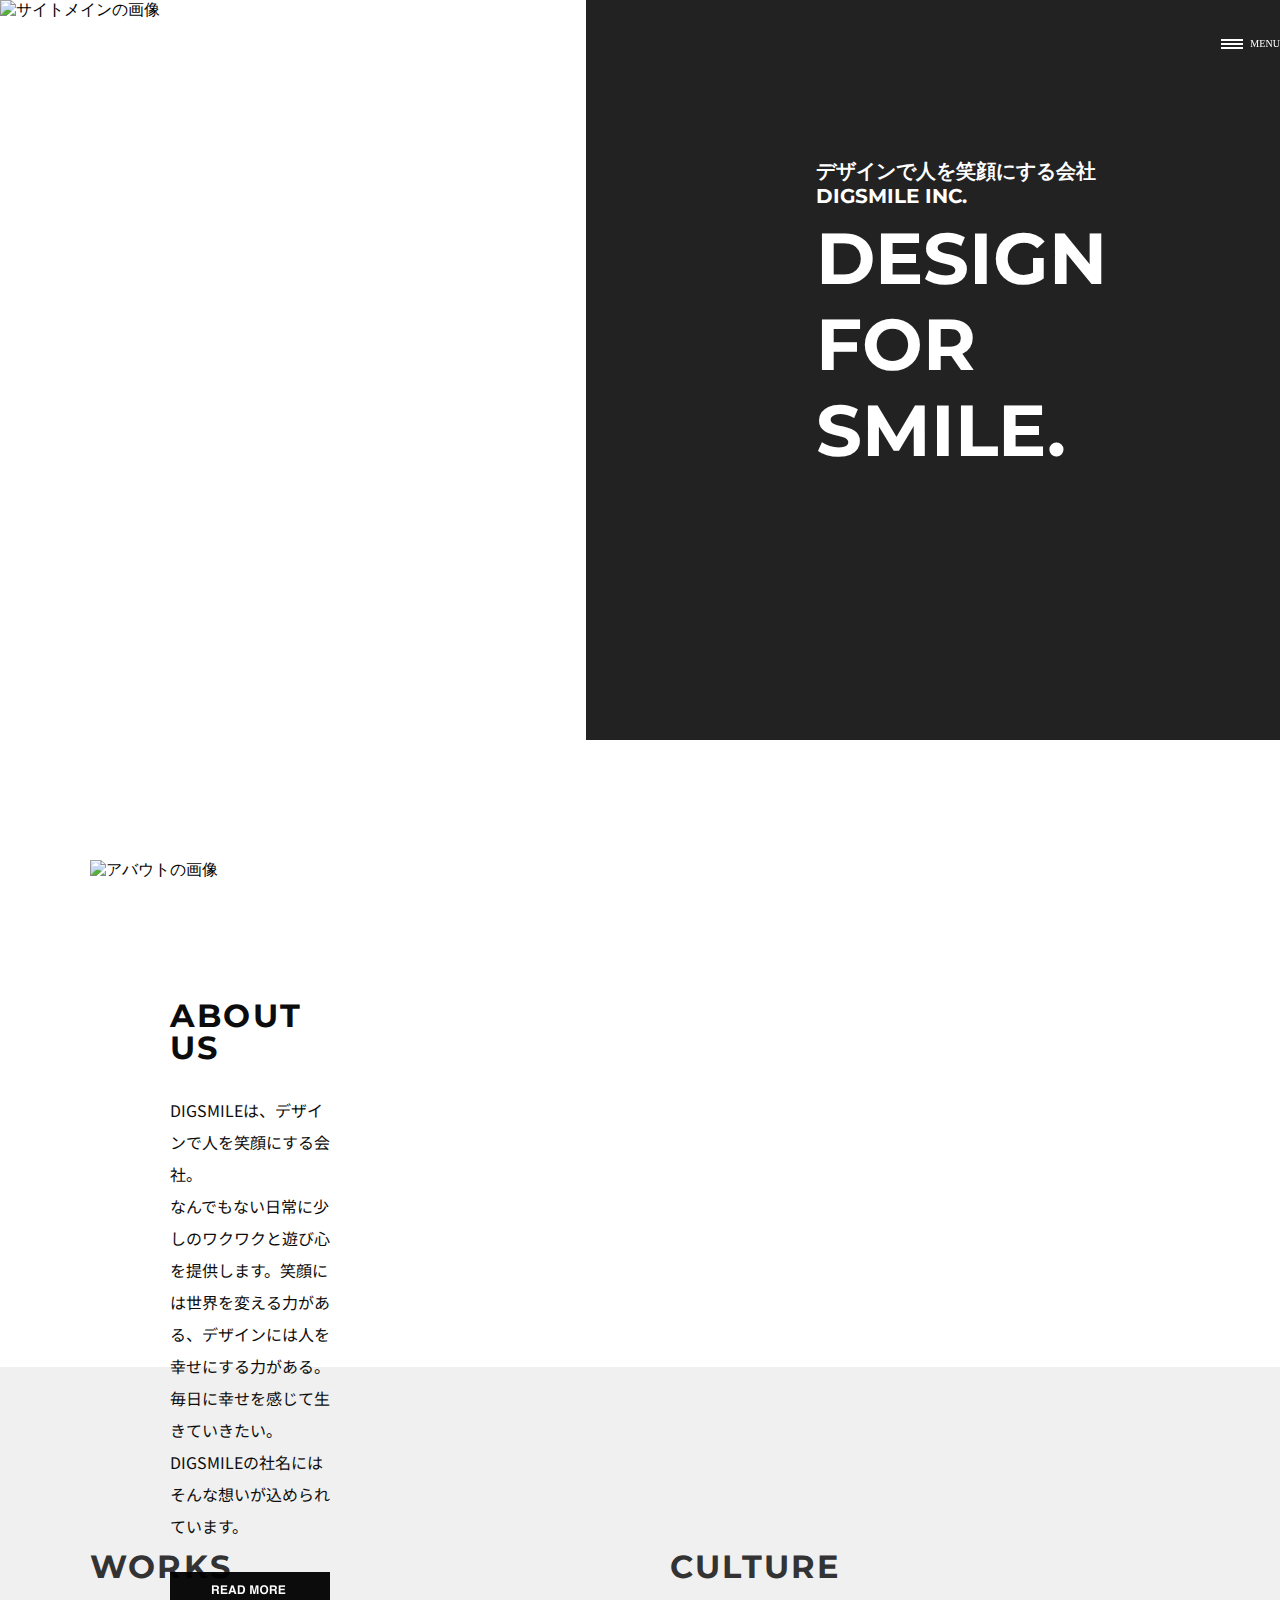
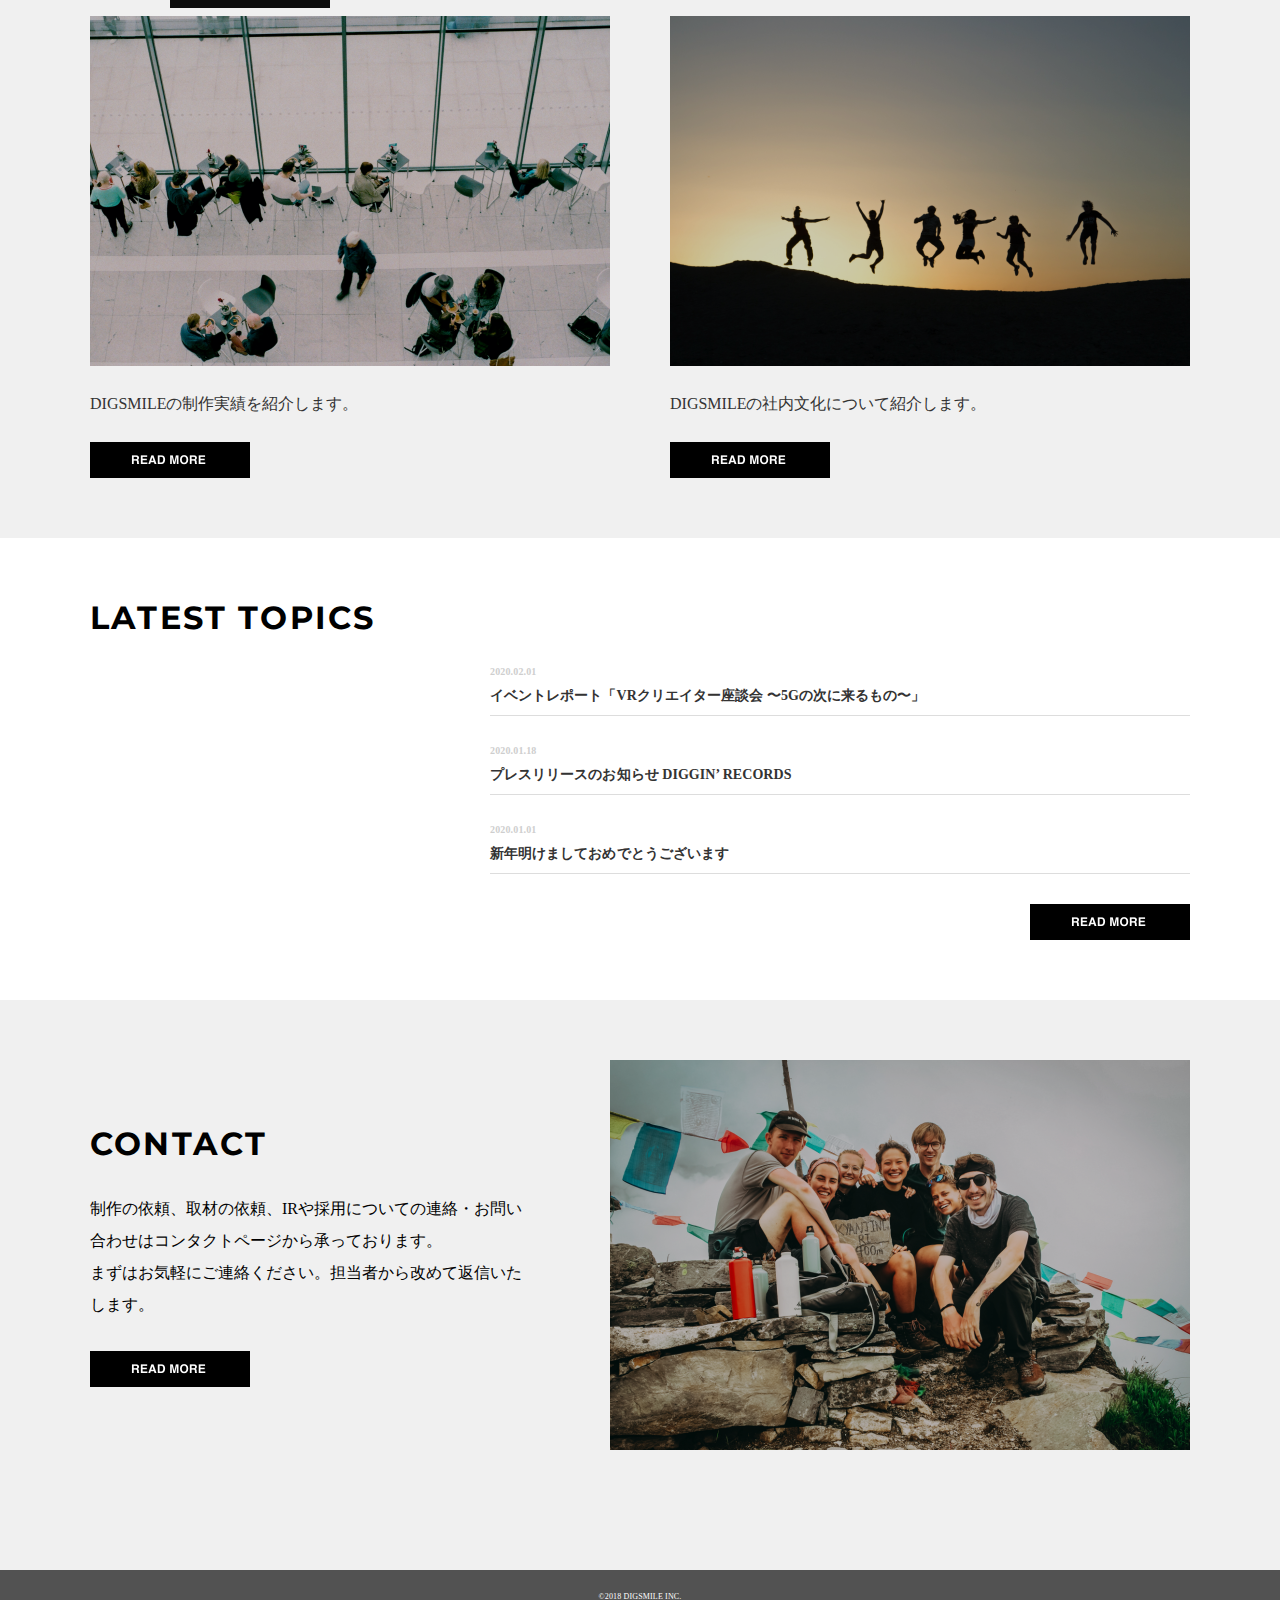
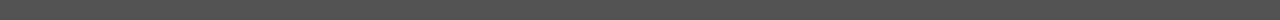
==== commit 9f0b3422: "index.html  about / contents  タブレットレスポンシブ 化追加" ====
--- a/html/index.html
+++ b/html/index.html
@@ -69,32 +69,29 @@
     </section>
     <!-- container max-width: 1100px; -->
     <section class="section__wrapper" id="about">
-      <div class="container">
-        <div class="about__wrapper">
-          <div class="about__main__view">
-            <figure class="about__img">
-              <img src="/img/home_img/about-img@2x.png" alt="アバウトの画像">
-            </figure>
-            <div class="about__inner">
-              <h3 class="about__title">
-                ABOUT US
-              </h3>
-              <p class="about__text">
-                DIGSMILEは、デザインで人を笑顔にする会社。 <br>
-                なんでもない日常に少しのワクワクと遊び心を提供します。笑顔には世界を変える力がある、デザインには人を幸せにする力がある。毎日に幸せを感じて生きていきたい。<br>
-                DIGSMILEの社名にはそんな想いが込められています。
-              </p>
-              <div class="btn btn__about btn__img">
-                <img src="/img/home_img/btn_link@2x.png" alt="ボタン">
-              </div>
-            </div>
-            <!-- //about__inner -->
-          </div>
-          <!-- //about__main__view -->
-        </div>
-        <!-- //about__wrapper -->
-      </div>
-      <!-- container -->
+      <div class="about__wrapper">
+        <div class="about__main__view">
+          <figure class="about__img">
+            <img src="/img/home_img/about-img@2x.png" alt="アバウトの画像">
+          </figure>
+          <div class="about__inner">
+            <h3 class="about__title">
+              ABOUT US
+            </h3>
+            <p class="about__text">
+              DIGSMILEは、デザインで人を笑顔にする会社。 <br>
+              なんでもない日常に少しのワクワクと遊び心を提供します。笑顔には世界を変える力がある、デザインには人を幸せにする力がある。毎日に幸せを感じて生きていきたい。<br>
+              DIGSMILEの社名にはそんな想いが込められています。
+            </p>
+            <div class="btn btn__about btn__img">
+              <img src="/img/home_img/btn_link@2x.png" alt="ボタン">
+            </div>
+          </div>
+          <!-- //about__inner -->
+        </div>
+        <!-- //about__main__view -->
+      </div>
+      <!-- //about__wrapper -->
     </section>
     <!-- //about -->
     <section class="section__wrapper color__wrapper" id="contents">
--- a/css/style.css
+++ b/css/style.css
@@ -382,7 +382,7 @@
 .fv__wrapper {
   position: relative;
   z-index: 1;
-  height: 740px;
+  height: auto;
 }
 
 .fv__main__img {
@@ -491,6 +491,8 @@
 
 .about__wrapper {
   height: 627px;
+  max-width: 1100px;
+  margin: 0 auto;
 }
 
 .about__main__view {
@@ -511,14 +513,11 @@
   height: 387px;
   background-color: #FFFFFF;
   opacity: .95;
-}
-
-.about__title {
-  margin-left: 30px;
-}
-
-.btn__about {
-  margin-left: 30px;
+  padding: 30px;
+}
+
+.about__text {
+  padding: 30px 0;
 }
 
 .about__img {
@@ -529,10 +528,6 @@
 .about__img img {
   width: 100%;
   object-fit: cover;
-}
-
-.about__text {
-  padding: 30px;
 }
 
 /* --------------------------------------
@@ -543,8 +538,20 @@
     position: relative;
     /* section__wrapper 起点 */
     position: absolute;
-    top: 120px;
     z-index: 1;
+  }
+  .about__inner {
+    /* .about__main__viewのrelative 起点 */
+    position: absolute;
+    top: 60px;
+    left: 89px;
+    height: 359px;
+  }
+  .about__img {
+    height: auto;
+  }
+  .about__img img {
+    height: 479px;
   }
 }
 
@@ -554,7 +561,7 @@
   font-family: Montserrat;
   font-size: 32px;
   font-weight: bold;
-  line-height: 2.9375;
+  line-height: 1;
   letter-spacing: 0.068em;
 }
 
@@ -592,6 +599,18 @@
 
 .content__text {
   padding: 30px 0;
+}
+
+/* --------------------------------------
+レスポンシブ max-width: 768px; 
+----------------------------------------*/
+@media screen and (max-width: 768px) {
+  .content__wrapper {
+    padding-top: 20px;
+  }
+  .content__inner {
+    margin: 40px 0;
+  }
 }
 
 /* font
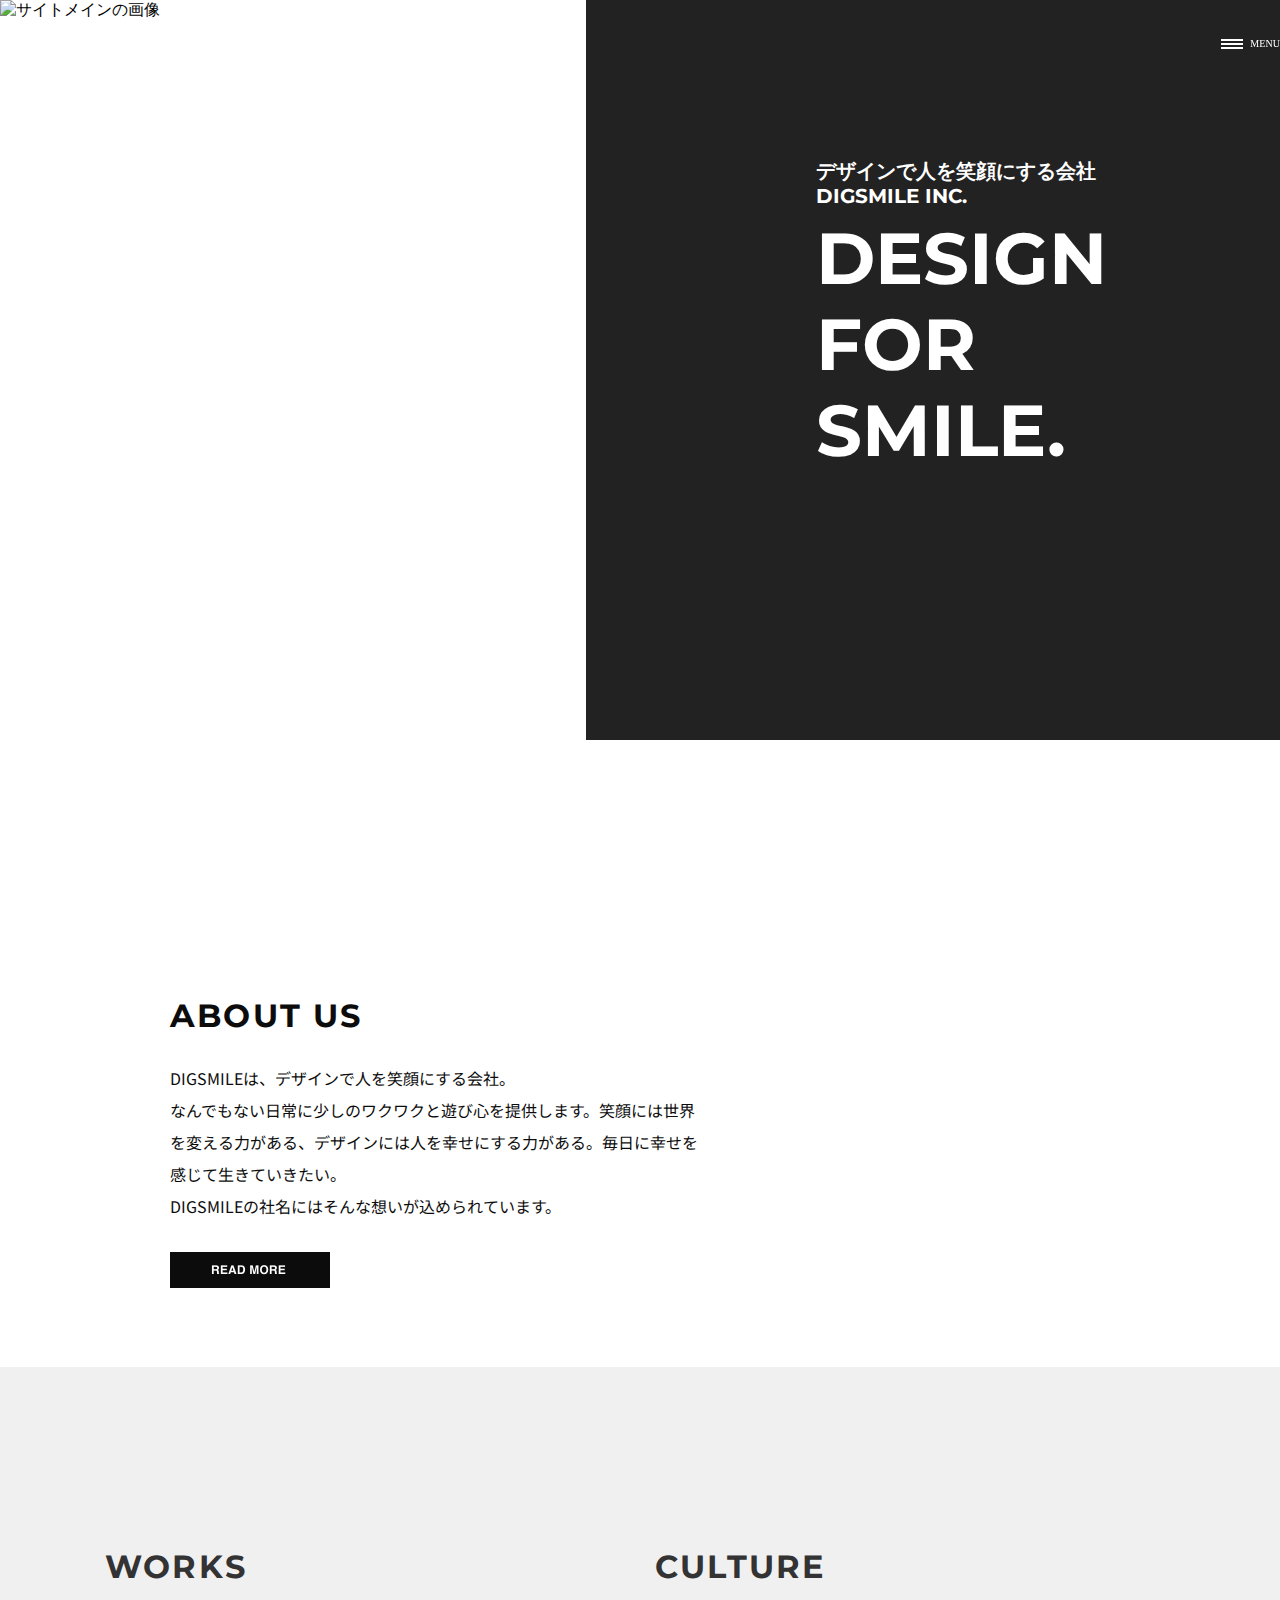
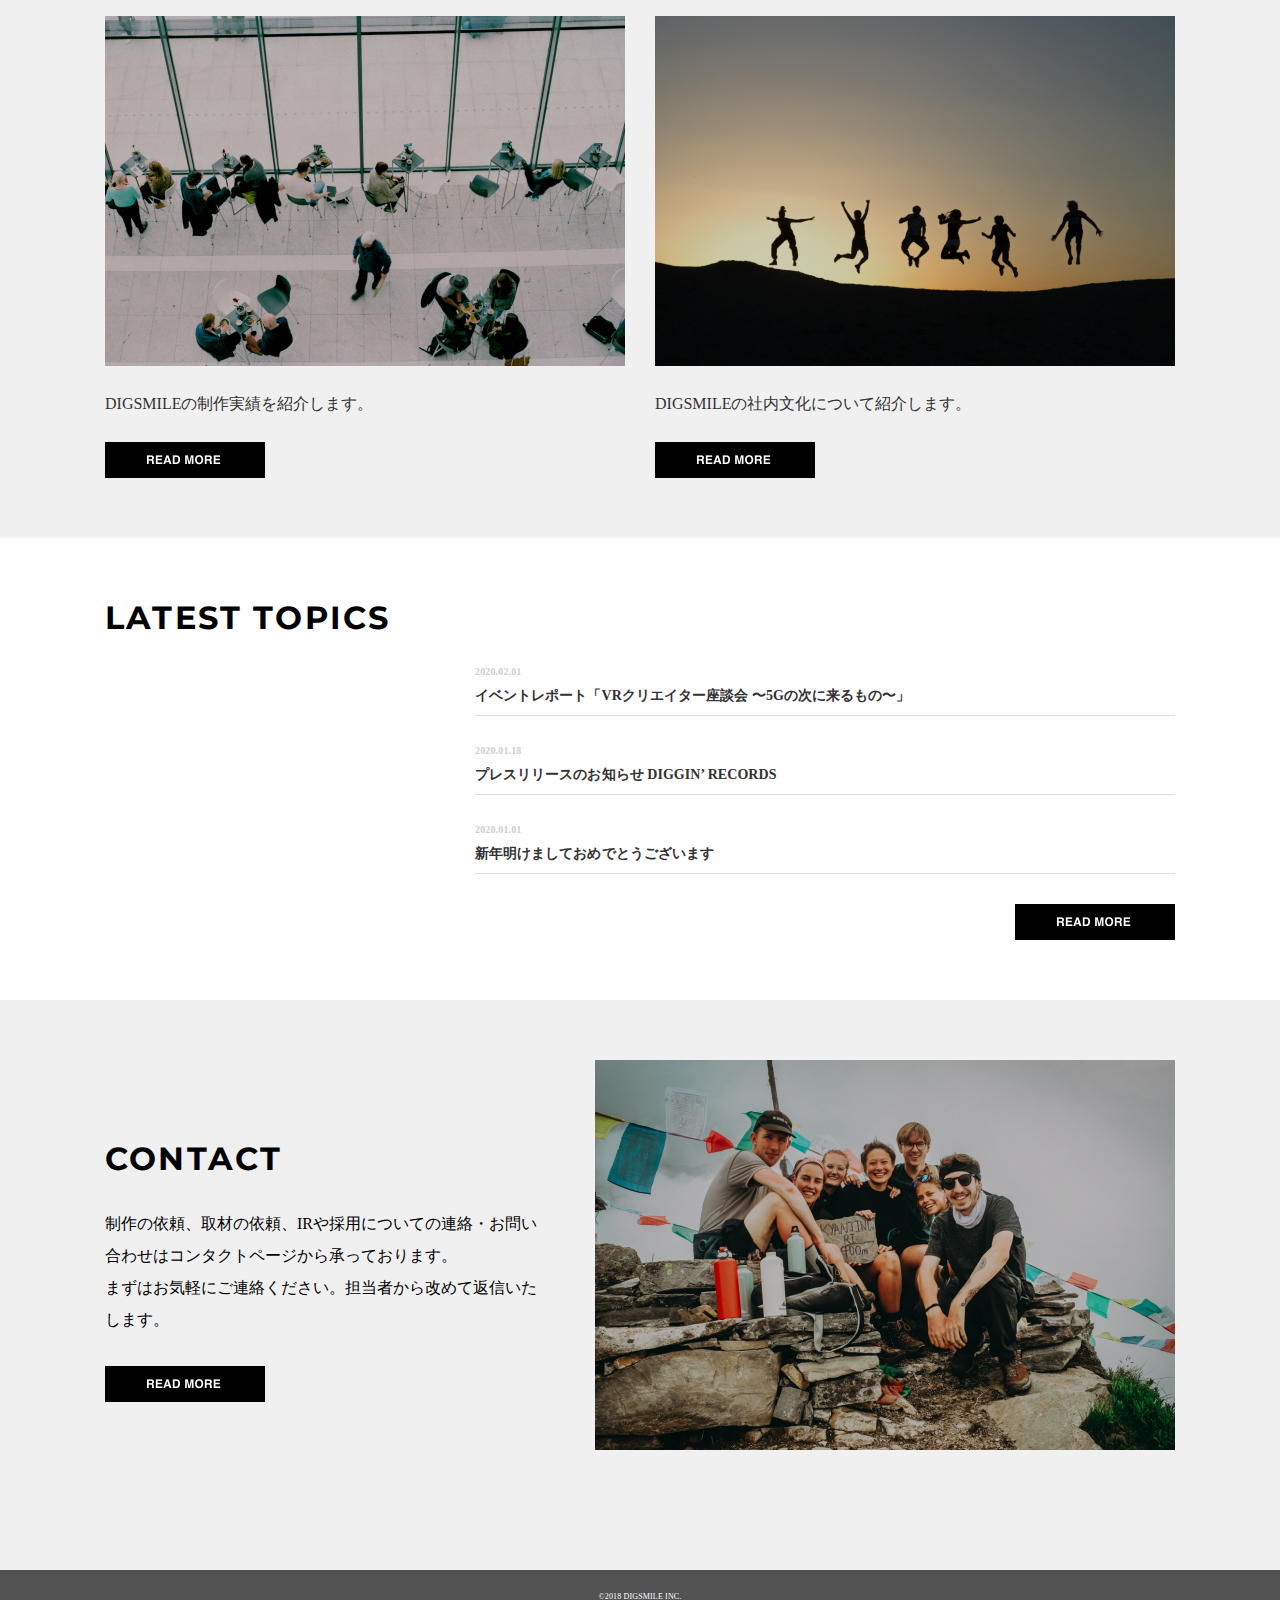
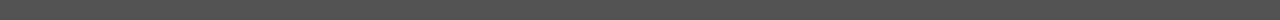
==== commit c6c6cc94: "タブレットのレスポンシブ対応完了" ====
--- a/html/index.html
+++ b/html/index.html
@@ -71,9 +71,6 @@
     <section class="section__wrapper" id="about">
       <div class="about__wrapper">
         <div class="about__main__view">
-          <figure class="about__img">
-            <img src="/img/home_img/about-img@2x.png" alt="アバウトの画像">
-          </figure>
           <div class="about__inner">
             <h3 class="about__title">
               ABOUT US
--- a/css/style.css
+++ b/css/style.css
@@ -225,6 +225,7 @@
 
 .container {
   max-width: 1100px;
+  padding: 0 15px;
   margin: 0 auto;
 }
 
@@ -256,7 +257,7 @@
 .header__wrapper {
   position: fixed;
   z-index: 3;
-  width: 100vw;
+  width: 100%;
   padding: 30px 0;
 }
 
@@ -496,24 +497,26 @@
 }
 
 .about__main__view {
-  position: relative;
   /* section__wrapper 起点 */
   position: absolute;
   top: 120px;
   z-index: 1;
+  height: 607px;
+  background: url(/img/home_img/about-img@2x.png) no-repeat center/cover;
+  max-width: 1100px;
+  width: 100%;
+  object-fit: cover;
+  display: flex;
+  align-items: center;
 }
 
 .about__inner {
-  /* .about__main__viewのrelative 起点 */
-  position: absolute;
-  top: 110px;
-  left: 50px;
-  z-index: 1;
+  height: 387px;
   max-width: 590px;
-  height: 387px;
   background-color: #FFFFFF;
   opacity: .95;
   padding: 30px;
+  margin-left: 50px;
 }
 
 .about__text {
@@ -534,24 +537,19 @@
 レスポンシブ max-width: 768px; 
 ----------------------------------------*/
 @media screen and (max-width: 768px) {
+  .about__wrapper {
+    padding: 80px 0;
+  }
   .about__main__view {
-    position: relative;
-    /* section__wrapper 起点 */
-    position: absolute;
-    z-index: 1;
+    max-width: 100%;
+    height: 479px;
+    position: static;
+    display: flex;
+    align-items: center;
+    justify-content: center;
   }
   .about__inner {
-    /* .about__main__viewのrelative 起点 */
-    position: absolute;
-    top: 60px;
-    left: 89px;
-    height: 359px;
-  }
-  .about__img {
-    height: auto;
-  }
-  .about__img img {
-    height: 479px;
+    margin: 0;
   }
 }
 
@@ -659,6 +657,15 @@
   margin-left: auto;
 }
 
+/* --------------------------------------
+レスポンシブ max-width: 768px; 
+----------------------------------------*/
+@media screen and (max-width: 768px) {
+  .btn__topic {
+    margin: auto 0 0 0;
+  }
+}
+
 /* font
 ------------------------ */
 .topic__day {
@@ -681,7 +688,7 @@
 
 .contact__inner {
   display: flex;
-  flex-wrap: wrap;
+  flex-wrap: wrap-reverse;
   align-items: center;
   justify-content: space-between;
   padding: 60px 0 120px;
@@ -701,8 +708,24 @@
   object-fit: cover;
 }
 
+.contact__title {
+  margin-top: 30px;
+}
+
 .btn__contact {
   margin-top: 30px;
+}
+
+/* --------------------------------------
+レスポンシブ max-width: 768px; 
+----------------------------------------*/
+@media screen and (max-width: 768px) {
+  .contact__inner {
+    padding: 40px 0 80px;
+  }
+  .contact__lead {
+    max-width: 510px;
+  }
 }
 
 /* font
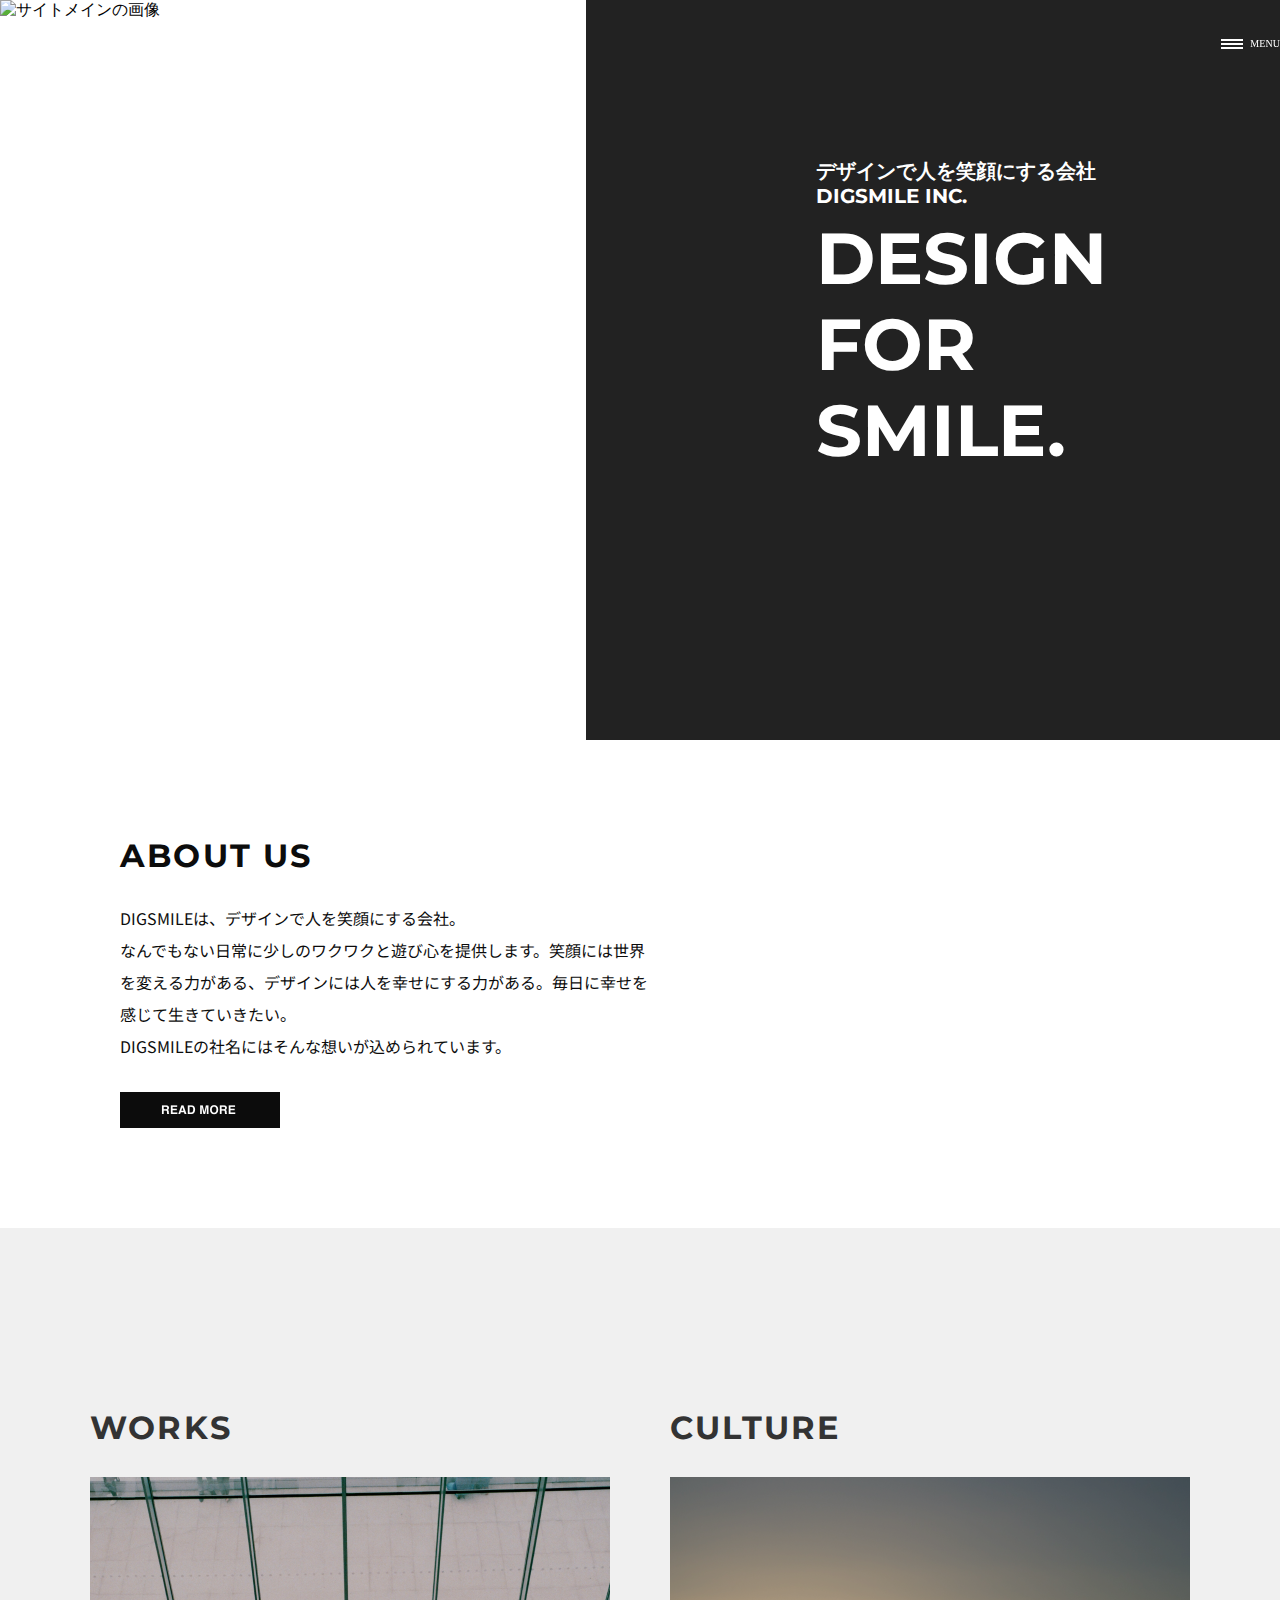
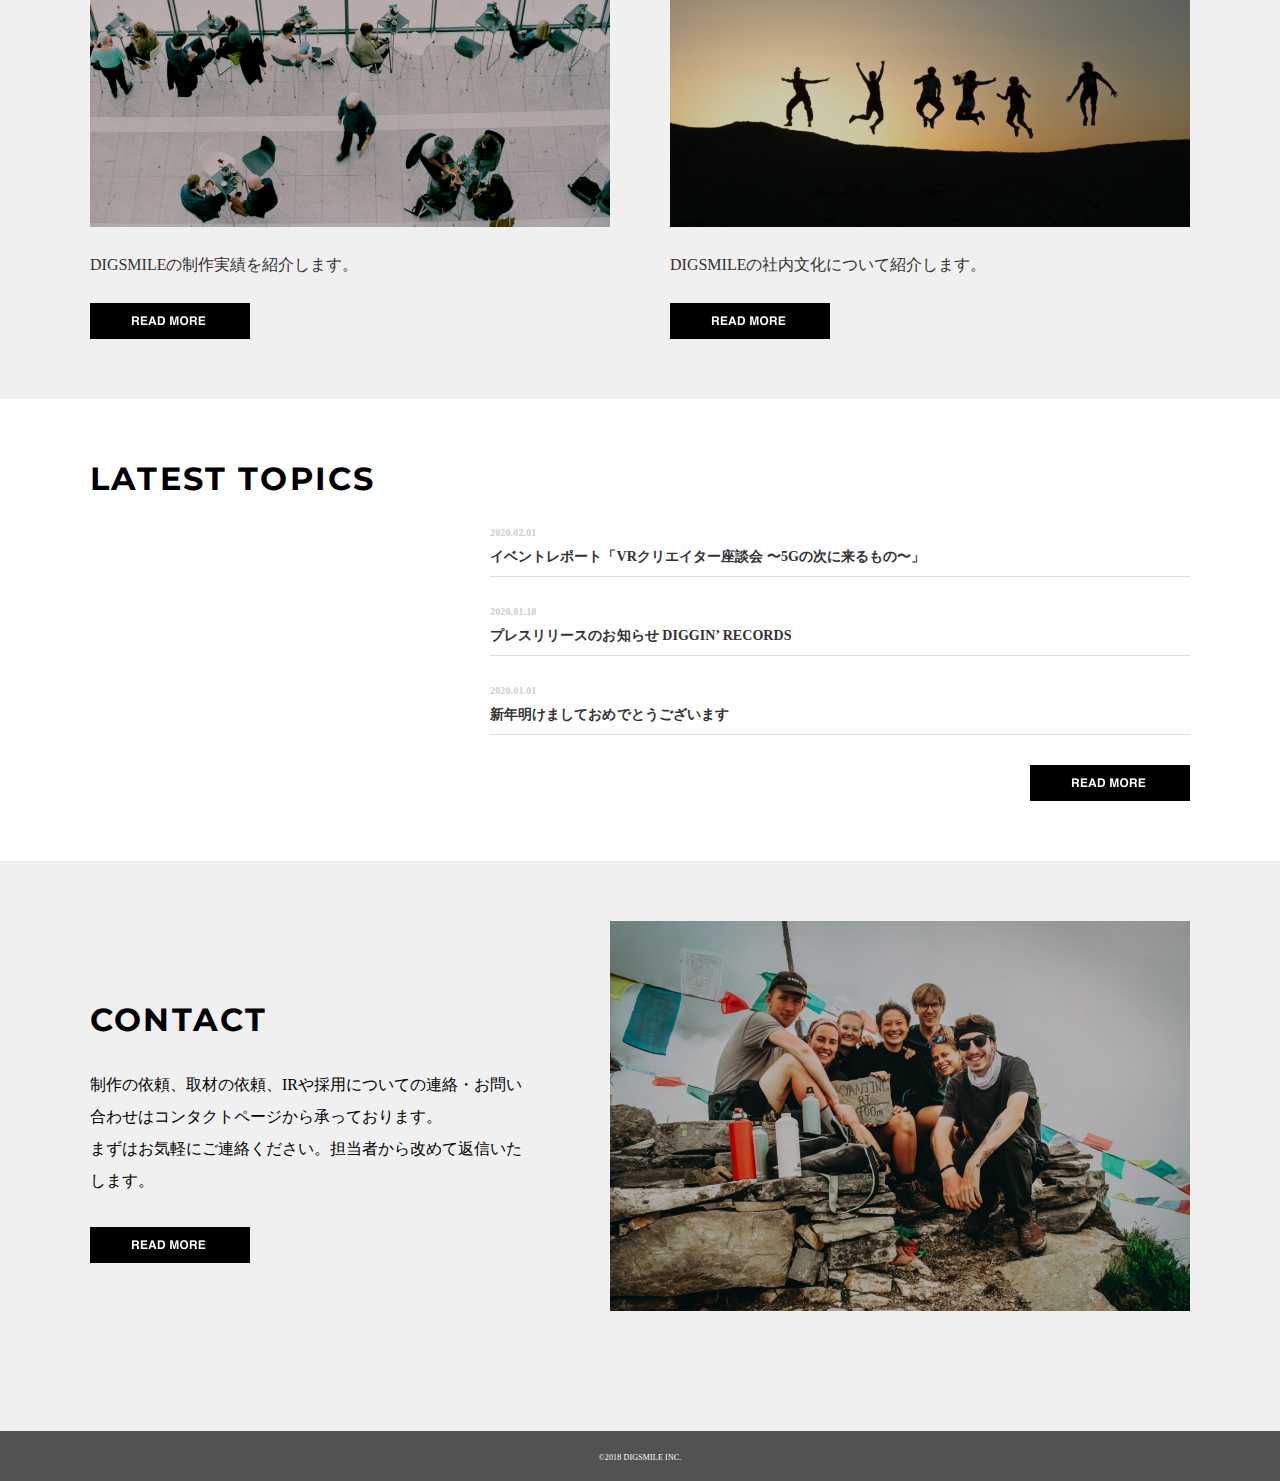
==== commit d029ca58: "index.html  contentsのスマホ対応" ====
--- a/html/index.html
+++ b/html/index.html
@@ -107,7 +107,7 @@
             </div>
           </div>
           <!-- //content__inner -->
-          <div class="content__inner">
+          <div class="content__inner culture__mq__sm">
             <h3 class="content__title">CULTURE</h3>
             <figure class="content__img">
               <img src="/img/home_img/culture-img@2x.png" alt="cultureの画像">
--- a/css/style.css
+++ b/css/style.css
@@ -224,9 +224,10 @@
 }
 
 .container {
+  box-sizing: content-box;
   max-width: 1100px;
-  padding: 0 15px;
   margin: 0 auto;
+  padding: 0 30px;
 }
 
 .section__wrapper {
@@ -250,6 +251,18 @@
   .container {
     max-width: 708px;
     margin: 0 auto;
+  }
+}
+
+/* --------------------------------------
+レスポンシブ max-width: 365px; 
+----------------------------------------*/
+@media screen and (max-width: 375px) {
+  .container {
+    box-sizing: border-box;
+    max-width: 345px;
+    margin: 0 auto;
+    padding: 0;
   }
 }
 
@@ -452,6 +465,36 @@
   }
 }
 
+/* --------------------------------------
+レスポンシブ max-width: 368px; 
+----------------------------------------*/
+@media screen and (max-width: 375px) {
+  .fv__catch__home {
+    position: absolute;
+    top: 258px;
+    right: 20px;
+  }
+  .fv__main__img {
+    width: 287px;
+    height: auto;
+  }
+  .fv__main__img img {
+    max-width: 100%;
+    height: 580px;
+    object-fit: cover;
+  }
+  .fv__sub__img {
+    width: 283px;
+    height: 667px;
+    margin-left: auto;
+  }
+  .fv__sub__img img {
+    max-width: 100%;
+    height: 100%;
+    object-fit: cover;
+  }
+}
+
 /* font
 ------------------------ */
 .fv__text__1 {
@@ -488,35 +531,38 @@
     line-height: 0.94643;
     letter-spacing: 0.063em;
   }
+  .fv__text__1,
+  .fv__text__2 {
+    font-size: 16px;
+    font-weight: bold;
+    line-height: 0.5625;
+    letter-spacing: 0.063em;
+  }
 }
 
 .about__wrapper {
-  height: 627px;
   max-width: 1100px;
   margin: 0 auto;
 }
 
 .about__main__view {
-  /* section__wrapper 起点 */
-  position: absolute;
-  top: 120px;
-  z-index: 1;
-  height: 607px;
   background: url(/img/home_img/about-img@2x.png) no-repeat center/cover;
   max-width: 1100px;
   width: 100%;
+  height: auto;
+  padding: 60px 0;
   object-fit: cover;
   display: flex;
   align-items: center;
+  justify-content: start;
 }
 
 .about__inner {
-  height: 387px;
+  height: auto;
   max-width: 590px;
   background-color: #FFFFFF;
   opacity: .95;
-  padding: 30px;
-  margin-left: 50px;
+  padding: 40px 30px;
 }
 
 .about__text {
@@ -538,11 +584,11 @@
 ----------------------------------------*/
 @media screen and (max-width: 768px) {
   .about__wrapper {
-    padding: 80px 0;
+    padding-top: 80px;
   }
   .about__main__view {
     max-width: 100%;
-    height: 479px;
+    height: auto;
     position: static;
     display: flex;
     align-items: center;
@@ -550,6 +596,23 @@
   }
   .about__inner {
     margin: 0;
+  }
+}
+
+/* --------------------------------------
+レスポンシブ max-width: 368px; 
+----------------------------------------*/
+@media screen and (max-width: 375px) {
+  .about__inner {
+    height: auto;
+    width: 345px;
+    padding: 50px 15px 50px 30px;
+    display: flex;
+    flex-direction: column;
+  }
+  .about__text {
+    max-width: 300px;
+    height: auto;
   }
 }
 
@@ -570,6 +633,23 @@
   letter-spacing: 0em;
 }
 
+/* --------------------------------------
+レスポンシブ max-width: 368px; 
+----------------------------------------*/
+@media screen and (max-width: 375px) {
+  .about__title {
+    font-size: 28px;
+    font-weight: bold;
+    line-height: 1;
+    letter-spacing: 0.068em;
+  }
+  .about__text {
+    font-size: 14px;
+    line-height: 2;
+    letter-spacing: 0em;
+  }
+}
+
 .content__title {
   margin-bottom: 30px;
 }
@@ -611,6 +691,31 @@
   }
 }
 
+/* --------------------------------------
+レスポンシブ max-width: 365px; 
+----------------------------------------*/
+@media screen and (max-width: 375px) {
+  .content__wrapper {
+    padding: 40px 0;
+    display: flex;
+    flex-direction: column;
+    justify-content: center;
+  }
+  .content__inner {
+    margin: 0;
+  }
+  .culture__mq__sm {
+    margin-top: 40px;
+  }
+  .content__img {
+    width: 345px;
+    height: auto;
+  }
+  .content__img img {
+    max-width: 100%;
+  }
+}
+
 /* font
 ------------------------- */
 .content__inner {
@@ -630,6 +735,22 @@
   font-size: 16px;
   line-height: 1;
   letter-spacing: 0em;
+}
+
+/* --------------------------------------
+レスポンシブ max-width: 365px; 
+----------------------------------------*/
+@media screen and (max-width: 375px) {
+  .content__title {
+    font-size: 28px;
+    line-height: 1.21429;
+    letter-spacing: 0.068em;
+  }
+  .content__text {
+    font-size: 16px;
+    line-height: 2.125;
+    letter-spacing: 0em;
+  }
 }
 
 .topics__wrapper {
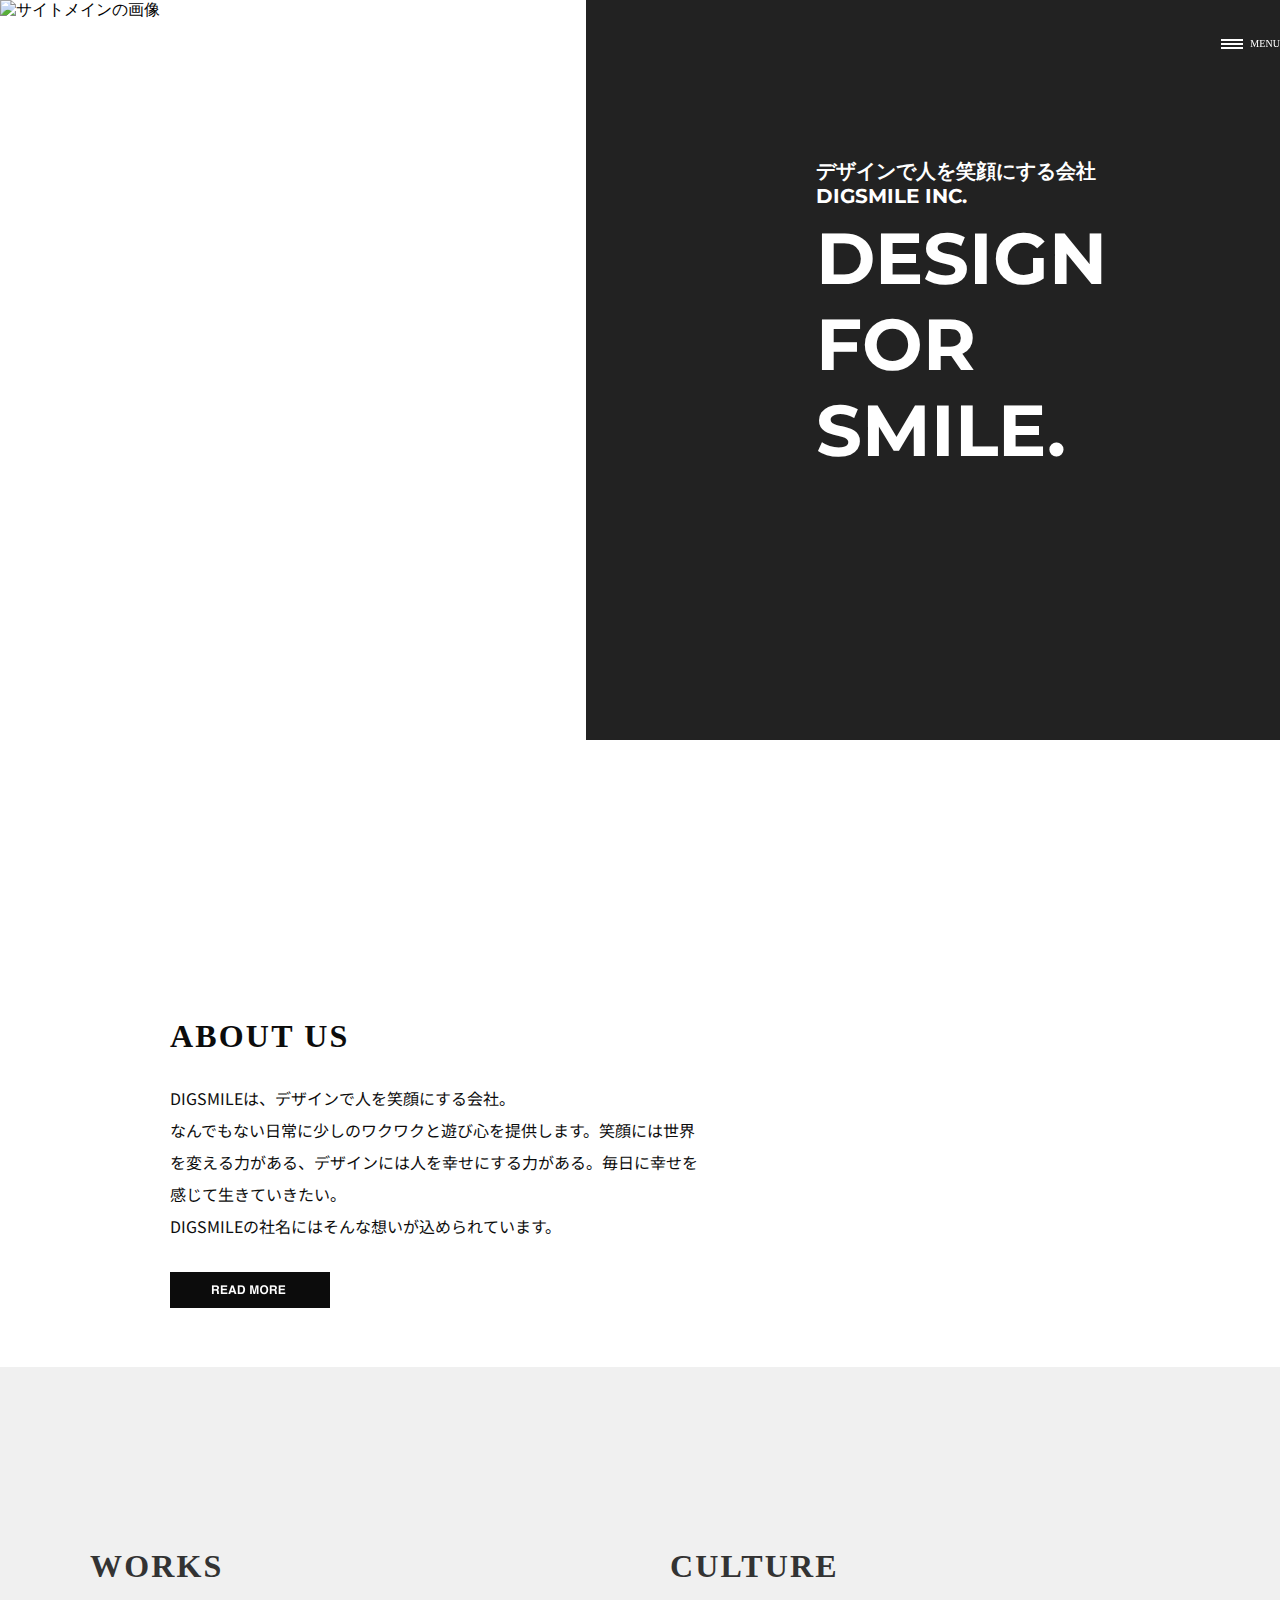
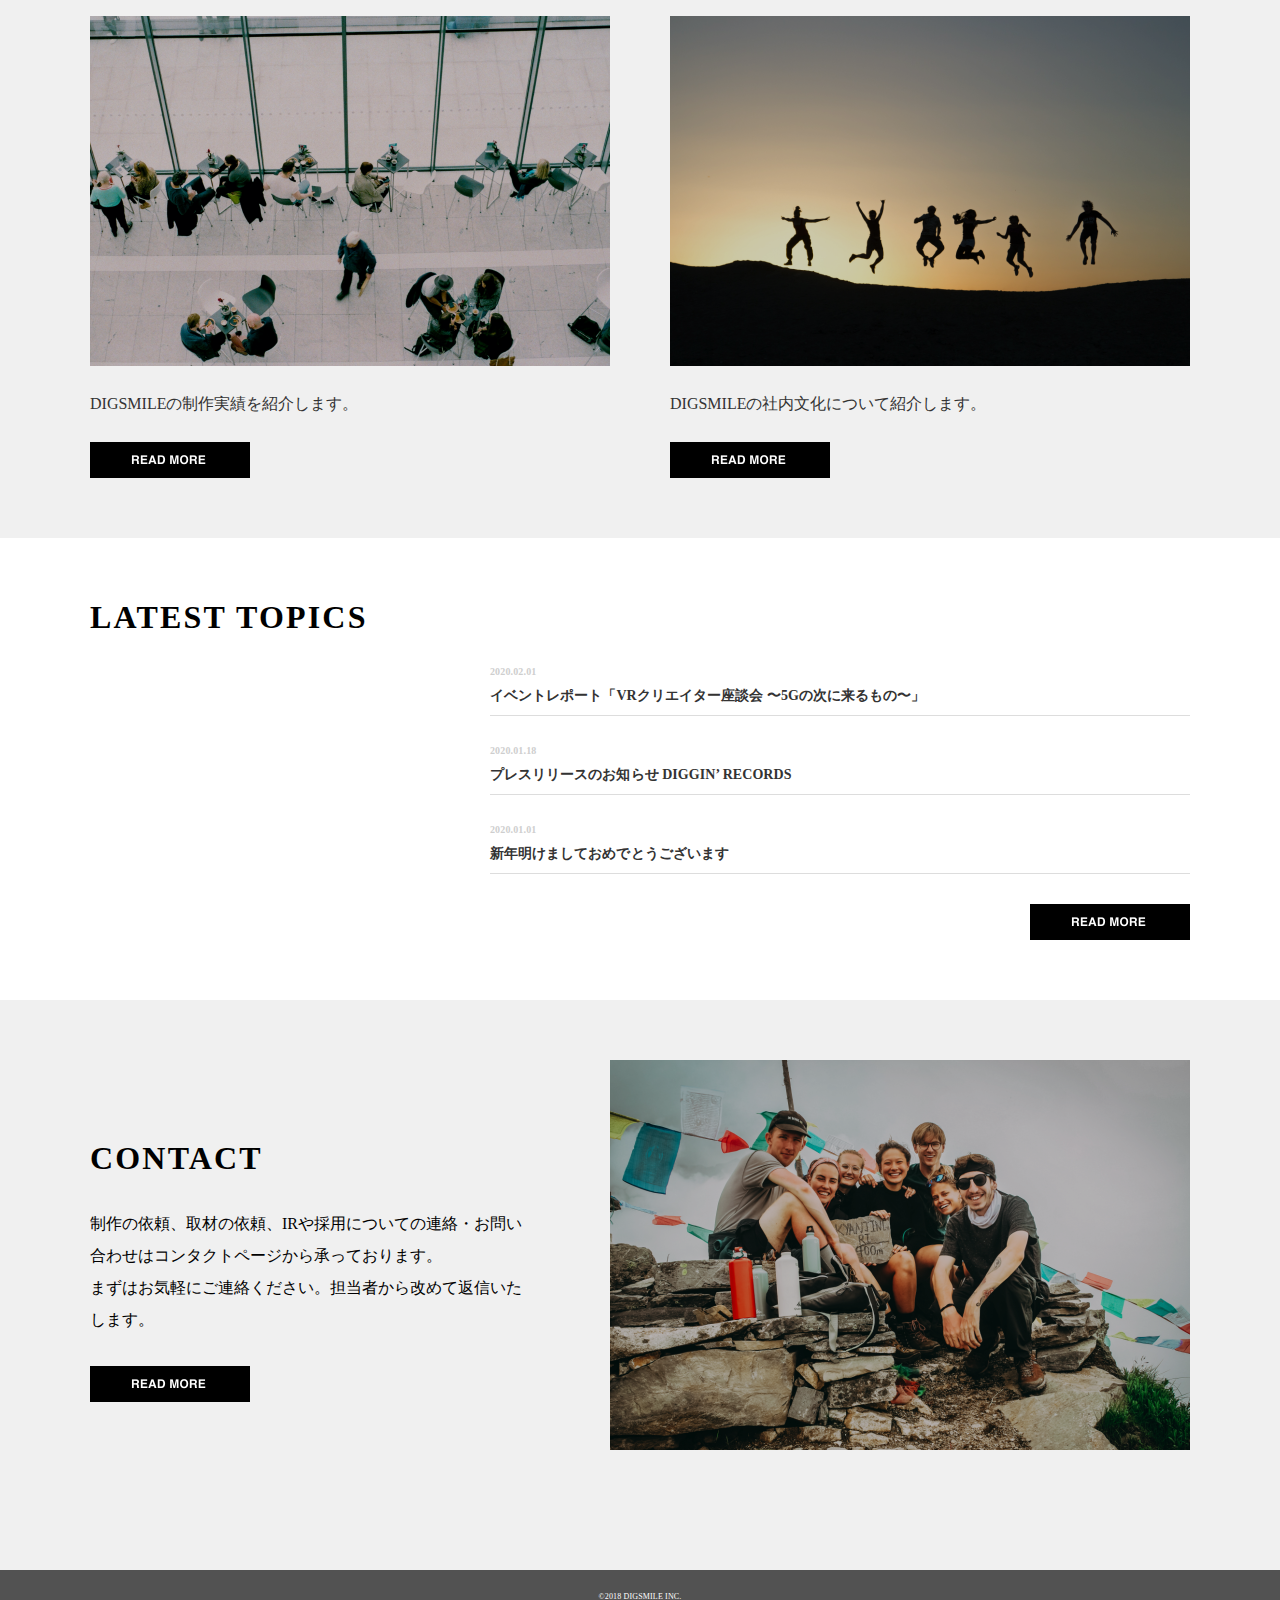
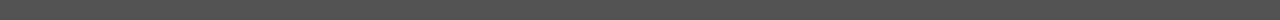
==== commit 431447aa: "ハンバーガーメニューとスライドメニューの追加" ====
--- a/html/index.html
+++ b/html/index.html
@@ -12,43 +12,44 @@
 </head>
 <body>
   <header class="header__wrapper">
-    <div class="header__inner">
+    <h1 class="header__logo">
       <a href="#">
-        <h1 class="header__logo">
-          <img src="/img/site-logo@2x.png" alt="メインロゴの画像">
-        </h1>
+        <img src="/img/site-logo@2x.png" alt="メインロゴの画像">
       </a>
+    </h1>
+    <div class="menu__wrapper">
       <!-- //header__logo -->
-      <div class="menu__wrapper">
-        <div class="menu">
-          <span class="bar bar__top"></span>
-          <span class="bar bar__mid"></span>
-          <span class="bar bar__bottom"></span>
-        </div>
-        <!-- //menu -->
-        <p class="menu__text">
-          MENU
-        </p>
-        <!-- //menu__text -->
-      </div>
-      <!-- //menu__wrapper -->
+      <div class="menu ">
+        <span class="bar bar__top"></span>
+        <span class="bar bar__mid"></span>
+        <span class="bar bar__bottom"></span>
+      </div>
+      <!-- //menu -->
+      <p class="menu__text">
+        MENU
+      </p>
+      <!-- //menu__text -->
+      <span class="menu__overray"></span>
       <nav class="header__nav">
-        <div class="header__logo__img">
-          <img src="/img/home_img/グループ 8@2x.png" alt="メインロゴの画像">
-        </div>
-        <!-- //header__logo__img -->
-        <ul class="header__list">
-          <li class="header__item"><a href="#">ABOUT US</a></li>
-          <li class="header__item"><a href="#">WORKS</a></li>
-          <li class="header__item"><a href="#">CULTURE</a></li>
-          <li class="header__item"><a href="#">TOPICS</a></li>
-          <li class="header__item"><a href="#">CONTACT</a></li>
-        </ul>
-        <!-- //header__list -->
+        <div class="header__nav__inner">
+          <div class="header__logo__img">
+            <img src="/img/home_img/グループ 8@2x.png" alt="メインロゴの画像">
+          </div>
+          <!-- //header__logo__img -->
+          <ul class="header__list">
+            <li class="header__item"><a href="#">ABOUT US</a></li>
+            <li class="header__item"><a href="#">WORKS</a></li>
+            <li class="header__item"><a href="#">CULTURE</a></li>
+            <li class="header__item"><a href="#">TOPICS</a></li>
+            <li class="header__item"><a href="#">CONTACT</a></li>
+          </ul>
+          <!-- //header__list -->
+        </div>
+        <!-- //header__nav__inner -->
       </nav>
       <!-- //header__nav -->
     </div>
-    <!-- //header__inner -->
+    <!-- //menu__wrapper -->
   </header>
   <!-- //header__wrapper -->
   <main class="main">
--- a/css/style.css
+++ b/css/style.css
@@ -259,38 +259,38 @@
 ----------------------------------------*/
 @media screen and (max-width: 375px) {
   .container {
-    box-sizing: border-box;
     max-width: 345px;
     margin: 0 auto;
-    padding: 0;
+    padding: 0 15px;
   }
 }
 
 /* Home Page */
 .header__wrapper {
   position: fixed;
-  z-index: 3;
   width: 100%;
   padding: 30px 0;
-}
-
-.header__inner {
+  z-index: 2;
   display: flex;
   justify-content: space-between;
   align-items: center;
-  max-width: 1324px;
-  margin: 0 auto;
 }
 
 .header__logo {
   width: 260px;
   height: auto;
   display: flex;
+  line-height: 0;
 }
 
 .header__logo img {
-  max-width: 100%;
+  width: 100%;
   object-fit: cover;
+  vertical-align: bottom;
+}
+
+.header__logo > a {
+  display: block;
 }
 
 .fv__text__1 {
@@ -316,9 +316,9 @@
   width: 1.375rem;
   height: 0.625rem;
   position: relative;
-  z-index: 3;
   border: none;
   margin-right: 7px;
+  z-index: 4;
 }
 
 .bar {
@@ -333,15 +333,18 @@
 
 .bar__top {
   top: 0px;
+  transition: transform .3s;
 }
 
 .bar__mid {
   top: 50%;
   transform: translate(-50%, -50%);
+  transition: transform .3s;
 }
 
 .bar__bottom {
   bottom: 0px;
+  transition: transform .3s;
 }
 
 .menu__text {
@@ -351,24 +354,84 @@
 
 /* ハンバーガーメニューの閉じる挙動
 ------------------------------------------- */
-.menu.close .bar__top {
-  transform: translate(-50%, 10px) rotate(45deg);
+.menu.open .bar__top {
+  transform: translate(-50%, 3px) rotate(45deg);
   transition: transform .3s;
 }
 
-.menu.close .bar__mid {
+.menu.open .bar__mid {
   opacity: 0;
   transition: opacity .3s;
 }
 
-.menu.close .bar__bottom {
-  transform: translate(-50%, -13px) rotate(-45deg);
+.menu.open .bar__bottom {
+  transform: translate(-50%, -5px) rotate(-45deg);
   transition: transform .3s;
 }
 
-/* ------------------------------
-SP画面
-------------------------------- */
+/* ハンバーガーメニューの全画面表示
+------------------------------------------- */
+.menu__overray {
+  display: none;
+  width: 100vw;
+  height: 100vh;
+  position: fixed;
+  top: 0;
+  right: 0;
+  z-index: 1;
+  background-color: #222222;
+  opacity: 0.6;
+}
+
+.header__nav {
+  display: block;
+  position: fixed;
+  top: 0;
+  right: -35.3vw;
+  z-index: 3;
+  width: 35.3vw;
+  height: 100vh;
+  background-color: #1B1310;
+}
+
+.header__nav__inner {
+  padding-top: 180px;
+}
+
+.header__logo__img {
+  max-width: 41.5px;
+  margin: 0 auto 40px;
+}
+
+.header__logo__img img {
+  width: 100%;
+}
+
+.header__list {
+  display: flex;
+  flex-direction: column;
+  align-items: center;
+  justify-content: center;
+  z-index: 3;
+}
+
+.header__nav.header__list {
+  display: block;
+  transform: translate(-50%, -50%);
+}
+
+.header__item {
+  margin-bottom: 40px;
+}
+
+.header__item a {
+  color: #ffff;
+}
+
+body.noscroll {
+  overflow: hidden;
+}
+
 /* font
 ----------------------------------- */
 .menu__text {
@@ -424,7 +487,7 @@
   object-fit: cover;
 }
 
-.fv__catch {
+.fv__catch__home {
   position: absolute;
   top: 22%;
   right: 13.5%;
@@ -511,6 +574,7 @@
   font-weight: bold;
   line-height: 0.85;
   letter-spacing: 0em;
+  color: #FFFFFF;
 }
 
 .fv__catch__title {
@@ -519,6 +583,7 @@
   line-height: 1.19444;
   letter-spacing: 0em;
   font-family: 'Montserrat', sans-serif;
+  color: #FFFFFF;
 }
 
 /* --------------------------------------
@@ -543,14 +608,19 @@
 .about__wrapper {
   max-width: 1100px;
   margin: 0 auto;
+  height: 627px;
+  position: relative;
 }
 
 .about__main__view {
+  position: absolute;
+  top: 120px;
+  z-index: 1;
   background: url(/img/home_img/about-img@2x.png) no-repeat center/cover;
   max-width: 1100px;
   width: 100%;
   height: auto;
-  padding: 60px 0;
+  padding: 110px 50px;
   object-fit: cover;
   display: flex;
   align-items: center;
@@ -562,7 +632,7 @@
   max-width: 590px;
   background-color: #FFFFFF;
   opacity: .95;
-  padding: 40px 30px;
+  padding: 50px 30px;
 }
 
 .about__text {
@@ -585,17 +655,19 @@
 @media screen and (max-width: 768px) {
   .about__wrapper {
     padding-top: 80px;
+    height: auto;
   }
   .about__main__view {
-    max-width: 100%;
     height: auto;
     position: static;
+    padding: 60px 0;
     display: flex;
     align-items: center;
     justify-content: center;
   }
   .about__inner {
     margin: 0;
+    padding: 40px 30px;
   }
 }
 
@@ -619,7 +691,7 @@
 /* font
 ------------------------- */
 .about__title {
-  font-family: Montserrat;
+  font-family: Montserrat ExtraBold;
   font-size: 32px;
   font-weight: bold;
   line-height: 1;
@@ -631,6 +703,15 @@
   font-size: 16px;
   line-height: 2;
   letter-spacing: 0em;
+}
+
+/* --------------------------------------
+レスポンシブ max-width: 768px; 
+----------------------------------------*/
+@media screen and (max-width: 768px) {
+  .about__text {
+    font-family: 游ゴシック体 Medium;
+  }
 }
 
 /* --------------------------------------
@@ -684,10 +765,11 @@
 ----------------------------------------*/
 @media screen and (max-width: 768px) {
   .content__wrapper {
-    padding-top: 20px;
+    padding-top: 0;
   }
   .content__inner {
-    margin: 40px 0;
+    margin-bottom: 0;
+    padding: 40px 0;
   }
 }
 
@@ -723,7 +805,7 @@
 }
 
 .content__title {
-  font-family: Montserrat;
+  font-family: Montserrat ExtraBold;
   font-size: 32px;
   font-weight: bold;
   line-height: 1.21875;
@@ -764,8 +846,8 @@
 }
 
 .topic__list {
-  min-width: 700px;
-  margin-left: auto;
+  max-width: 1100px;
+  margin-left: 36.36%;
 }
 
 .topic__text {
@@ -784,6 +866,18 @@
 @media screen and (max-width: 768px) {
   .btn__topic {
     margin: auto 0 0 0;
+  }
+  .topic__list {
+    margin-left: 0;
+  }
+}
+
+/* --------------------------------------
+レスポンシブ max-width: 375px; 
+----------------------------------------*/
+@media screen and (max-width: 375px) {
+  .topics__wrapper {
+    padding: 40px 0;
   }
 }
 
@@ -841,11 +935,36 @@
 レスポンシブ max-width: 768px; 
 ----------------------------------------*/
 @media screen and (max-width: 768px) {
+  .contact__img {
+    width: 520px;
+    height: auto;
+  }
+  .contact__img img {
+    max-width: 100%;
+    object-fit: cover;
+  }
   .contact__inner {
     padding: 40px 0 80px;
   }
   .contact__lead {
     max-width: 510px;
+  }
+}
+
+/* --------------------------------------
+レスポンシブ max-width: 375px; 
+----------------------------------------*/
+@media screen and (max-width: 375px) {
+  .contact__img {
+    width: 345px;
+    height: auto;
+  }
+  .contact__img img {
+    max-width: 100%;
+    object-fit: cover;
+  }
+  .contact__inner {
+    padding: 40px 0;
   }
 }
 
@@ -878,8 +997,10 @@
 }
 
 /* About Page */
-.about_catch_position {
-  margin-top: 11.46vh;
+.fv__catch__about {
+  position: absolute;
+  top: 33.64%;
+  right: 11.82%;
 }
 
 .about_main_img {
@@ -907,7 +1028,334 @@
   margin-top: 5px;
 }
 
+/* ------------------------------------
+レスポンシブ max-width: 768px;
+------------------------------------- */
+@media screen and (max-width: 768px) {
+  .fv__catch__about {
+    margin-top: 0;
+    top: 35.8%;
+    right: 12.8%;
+  }
+  .about_main_img {
+    width: 587px;
+  }
+  .about_main_img img {
+    max-width: 100%;
+    height: 529px;
+    object-fit: cover;
+    object-position: 45%;
+  }
+  .fv__sub {
+    width: 52.9%;
+    height: auto;
+    margin-left: auto;
+  }
+  .fv__sub img {
+    max-width: 100%;
+    height: 615px;
+    object-fit: cover;
+  }
+}
+
+/* --------------------------------------
+レスポンシブ max-width: 375px; 
+----------------------------------------*/
+@media screen and (max-width: 375px) {
+  .about_main_img {
+    width: 287px;
+  }
+  .about_main_img img {
+    max-width: 100%;
+    height: 387px;
+    object-fit: cover;
+    object-position: 53%;
+  }
+  .about_sub_img {
+    width: 197px;
+  }
+  .about_sub_img img {
+    max-width: 100%;
+    height: 449px;
+    object-fit: cover;
+  }
+  .fv__catch__about {
+    position: absolute;
+    top: 149px;
+    right: 29px;
+  }
+}
+
+/* font
+----------------------------- */
+.fv__catch__about {
+  font-family: 'Montserrat', sans-serif;
+  font-size: 72px;
+  font-weight: Bold;
+  line-height: 1.19444;
+  letter-spacing: 0.063em;
+}
+
+.ab__fv__text {
+  font-family: Noto Sans JP Bold;
+  font-size: 20px;
+  line-height: 1;
+  letter-spacing: 0.005em;
+  color: #fff;
+}
+
+@media screen and (max-width: 768px) {
+  .fv__catch__about {
+    font-family: 'Montserrat ExtraBold';
+    font-size: 52px;
+    font-weight: Bold;
+    line-height: 1.65385;
+    letter-spacing: 0.063em;
+  }
+  .ab__fv__text {
+    font-family: Noto Sans JP Bold;
+    font-size: 16px;
+    line-height: 1;
+    letter-spacing: 0.005em;
+  }
+}
+
+@media screen and (max-width: 375px) {
+  .fv__catch__about {
+    font-family: 'Montserrat ExtraBold';
+    font-size: 52px;
+    font-weight: Bold;
+    line-height: 1.36538;
+    letter-spacing: 0.063em;
+  }
+  .ab__fv__text {
+    font-family: Noto Sans JP Bold;
+    font-size: 16px;
+    line-height: 1;
+    letter-spacing: 0.005em;
+  }
+}
+
+.vision__wrapper {
+  max-width: 415px;
+  padding: 120px 0;
+  margin-left: 20.55%;
+}
+
+.vision__title {
+  margin-bottom: 30px;
+}
+
+.vision__sub__title {
+  margin-bottom: 30px;
+}
+
+@media screen and (max-width: 768px) {
+  .vision__wrapper {
+    padding: 80px 0;
+    margin-left: 16.95%;
+  }
+  .vision__sub__title {
+    margin-bottom: 35px;
+  }
+}
+
+@media screen and (max-width: 375px) {
+  .vision__wrapper {
+    padding: 80px 0;
+    margin-left: 0;
+  }
+  .vision__sub__title {
+    margin-bottom: 35px;
+  }
+}
+
+/* font
+----------------------------- */
+.vision__title {
+  font-family: Montserrat ExtraBold;
+  font-size: 32px;
+  font-weight: bold;
+  line-height: 1;
+  letter-spacing: 0.068em;
+  color: #333333;
+}
+
+.vision__sub__title {
+  font-family: 游ゴシック体;
+  font-size: 24px;
+  font-weight: bold;
+  line-height: 1;
+  letter-spacing: 0.005em;
+  color: #333333;
+}
+
+.vision__text {
+  font-family: Noto Sans JP Bold;
+  font-size: 14px;
+  line-height: 2;
+  letter-spacing: 0em;
+  color: #333333;
+}
+
+/* --------------------------------------
+レスポンシブ max-width: 768px; 
+----------------------------------------*/
+@media screen and (max-width: 768px) {
+  .vision__sub__title {
+    font-family: Noto Sans JP Bold;
+    font-size: 24px;
+    line-height: 1;
+    letter-spacing: 0.005em;
+    color: #333333;
+  }
+}
+
+.message__wrapper {
+  display: flex;
+  justify-content: flex-end;
+  position: relative;
+  padding: 144px 0 120px;
+}
+
+.ceo__wrapper {
+  width: 770px;
+  background-color: #F0F0F0;
+  padding: 120px 0 90px;
+}
+
+.ceo__inner {
+  width: 400px;
+  margin: 0 auto;
+}
+
+.message__img {
+  position: absolute;
+  top: 0;
+  left: 0;
+  width: 420px;
+  height: auto;
+}
+
+.message__img img {
+  max-width: 100%;
+}
+
+/* ---------------------------------
+font
+---------------------------------- */
+.ceo__text {
+  font-family: Noto Sans JP Bold;
+  font-size: 16px;
+  line-height: 1.75;
+  letter-spacing: 0em;
+}
+
+/* --------------------------------------
+レスポンシブ max-width: 768pxpx; 
+----------------------------------------*/
+@media screen and (max-width: 768px) {
+  .message__wrapper {
+    padding-bottom: 82px;
+  }
+  .message__img {
+    position: absolute;
+    top: 0;
+    left: 0;
+    width: 320px;
+    height: auto;
+  }
+  .message__img img {
+    max-width: 100%;
+  }
+  .ceo__wrapper {
+    max-width: 494px;
+    padding: 109px 0 78px;
+  }
+  .ceo__inner {
+    max-width: 415px;
+    margin: 0 auto;
+  }
+}
+
+/* --------------------------------------
+レスポンシブ max-width: 375px; 
+----------------------------------------*/
+@media screen and (max-width: 375px) {
+  .message__wrapper {
+    position: static;
+    padding-bottom: 80px;
+  }
+  .message__img {
+    position: absolute;
+    top: 0;
+    left: 0;
+    width: 340px;
+    height: auto;
+  }
+  .message__img img {
+    max-width: 100%;
+  }
+  .ceo__wrapper {
+    padding-bottom: 80px;
+  }
+  .ceo__inner {
+    max-width: 345px;
+  }
+  .ceo__title {
+    text-align: center;
+  }
+  .ceo__text {
+    max-width: 288px;
+    margin: 0 auto;
+  }
+  /* font */
+  .ceo__title {
+    font-size: 31px;
+    line-height: 1.25806;
+    letter-spacing: 0.068em;
+  }
+  .ceo__text {
+    font-size: 14px;
+    line-height: 2;
+    letter-spacing: 0em;
+  }
+}
+
+.company__wrapper {
+  display: flex;
+  flex-direction: column;
+  padding-bottom: 120px;
+}
+
+.company__main__title {
+  border-bottom: 1px solid #DDDDDD;
+}
+
+.company__list {
+  display: flex;
+  flex-wrap: wrap;
+  align-items: center;
+  max-width: 800px;
+  margin-left: auto;
+}
+
+.company__title {
+  width: 30%;
+}
+
+.company__text {
+  width: 70%;
+}
+
+.company__text,
+.company__title {
+  border-bottom: 1px solid #DDDDDD;
+  padding: 20px 0;
+}
+
 .company__map {
+  margin-top: 40px;
   position: relative;
   padding-bottom: 32.73%;
   padding-top: 30px;
@@ -926,209 +1374,26 @@
 }
 
 @media screen and (max-width: 768px) {
-  .about_catch_position {
-    margin-top: 0;
-    top: 35.8%;
-    right: 12.8%;
-  }
-  .about_main_img {
-    width: 587px;
-  }
-  .about_main_img img {
-    max-width: 100%;
-    height: 529px;
-    object-fit: cover;
-    object-position: 45%;
-  }
-  .fv__sub {
-    width: 52.9%;
-    height: auto;
-    margin-left: auto;
-  }
-  .fv__sub img {
-    max-width: 100%;
-    height: 615px;
-    object-fit: cover;
+  .company__wrapper {
+    padding: 0 0 80px;
+  }
+  .company__list {
+    max-width: 678px;
   }
   .company__map {
     padding-bottom: 24.04%;
   }
 }
 
-/* font
------------------------------ */
-.fv__catch__about {
-  font-family: 'Montserrat', sans-serif;
-  font-size: 72px;
-  font-weight: Bold;
-  line-height: 1.19444;
-  letter-spacing: 0.063em;
-}
-
-.ab__fv__text {
-  font-family: Noto Sans JP Bold;
-  font-size: 20px;
-  line-height: 1;
-  letter-spacing: 0.005em;
-}
-
-@media screen and (max-width: 768px) {
-  .fv__catch__about {
-    font-family: 'Montserrat', sans-serif;
-    font-size: 52px;
-    font-weight: Bold;
-    line-height: 1.65385;
-    letter-spacing: 0.063em;
-  }
-  .ab__fv__text {
-    font-family: Noto Sans JP Bold;
-    font-size: 16px;
-    line-height: 1;
-    letter-spacing: 0.005em;
-  }
-}
-
-.vision__wrapper {
-  max-width: 415px;
-  padding: 120px 0;
-  margin-left: 20.55%;
-}
-
-.vision__title {
-  margin-bottom: 30px;
-}
-
-.vision__sub__title {
-  margin-bottom: 30px;
-}
-
-@media screen and (max-width: 768px) {
-  .vision__wrapper {
-    margin-left: 16.95%;
-  }
-}
-
-/* font
------------------------------ */
-.vision__title {
-  font-family: Montserrat;
-  font-size: 32px;
-  font-weight: bold;
-  line-height: 1;
-  letter-spacing: 0.068em;
-  color: #333333;
-}
-
-.vision__sub__title {
-  font-family: 游ゴシック体;
-  font-size: 24px;
-  font-weight: bold;
-  line-height: 1;
-  letter-spacing: 0.005em;
-  color: #333333;
-}
-
-.vision__text {
-  font-family: Noto Sans JP Bold;
-  font-size: 14px;
-  line-height: 2;
-  letter-spacing: 0em;
-  color: #333333;
-}
-
-.message__wrapper {
-  display: flex;
-  justify-content: flex-end;
-  position: relative;
-  padding: 144px 0 120px;
-}
-
-.ceo__wrapper {
-  width: 770px;
-  background-color: #F0F0F0;
-  padding: 120px 0 90px;
-}
-
-.ceo__inner {
-  width: 400px;
-  margin: 0 auto;
-}
-
-.message__img {
-  position: absolute;
-  top: 0;
-  left: 0;
-  width: 420px;
-  height: auto;
-}
-
-.message__img img {
-  max-width: 100%;
-}
-
-@media screen and (max-width: 768px) {
-  .message__img {
-    position: absolute;
-    top: 0;
-    left: 0;
-    width: 320px;
-    height: auto;
-  }
-  .message__img img {
-    max-width: 100%;
-  }
-  .ceo__wrapper {
-    max-width: 494px;
-    padding: 109px 0 78px;
-  }
-  .ceo__inner {
-    max-width: 415px;
-    margin: 0 auto;
-  }
-}
-
-.company__wrapper {
-  display: flex;
-  flex-direction: column;
-  padding-bottom: 120px;
-}
-
-.company__main__title {
-  margin-bottom: 20px;
-  border-bottom: 1px solid #DDDDDD;
-}
-
-.company__list {
-  display: flex;
-  flex-wrap: wrap;
-  align-items: center;
-  max-width: 800px;
-  margin-left: auto;
-}
-
-.company__title {
-  width: 30%;
-}
-
-.company__text {
-  width: 70%;
-}
-
-.company__text,
-.company__title {
-  border-bottom: 1px solid #DDDDDD;
-}
-
-.company__map {
-  margin-top: 40px;
-}
-
-@media screen and (max-width: 768px) {
-  .company__wrapper {
-    padding: 80px 0;
-  }
-  .company__list {
-    max-width: 678px;
+/* --------------------------------------
+レスポンシブ max-width: 375px; 
+----------------------------------------*/
+@media screen and (max-width: 375px) {
+  .company__main__title {
+    padding-bottom: 30px;
+  }
+  .company__map {
+    padding-bottom: 136.15%;
   }
 }
 
@@ -1146,7 +1411,7 @@
   font-family: 游ゴシック体;
   font-size: 16px;
   font-weight: bold;
-  line-height: 5.875;
+  line-height: 1;
   letter-spacing: 0em;
   color: #333333;
 }
@@ -1154,20 +1419,19 @@
 .company__text {
   font-family: 游ゴシック体;
   font-size: 16px;
-  line-height: 5.875;
+  line-height: 1;
   letter-spacing: 0em;
   color: #333333;
 }
 
 /* --------------------------------------
-レスポンシブ max-width: 768px; 
-----------------------------------------*/
-@media screen and (max-width: 768px) {
-  .company__title,
-  .company__text {
-    font-size: 16px;
-    line-height: 3.5;
-    letter-spacing: 0em;
+レスポンシブ max-width: 375px; 
+----------------------------------------*/
+@media screen and (max-width: 375px) {
+  .company__main__title {
+    font-size: 32px;
+    line-height: 1;
+    letter-spacing: 0.068em;
   }
 }
 
@@ -1206,6 +1470,7 @@
   width: 100%;
   margin-top: 10px;
   border: 1px solid #333333;
+  box-sizing: border-box;
 }
 
 .form__text {
@@ -1221,7 +1486,7 @@
   display: flex;
   align-items: center;
   justify-content: center;
-  margin: 43px 0 40px;
+  margin: 40px 0;
 }
 
 .praivacy__lead {
@@ -1279,6 +1544,10 @@
   color: #333333;
 }
 
+.radio__controll {
+  display: inline;
+}
+
 .privacy__title {
   font-family: Montserrat ExtraBold;
   font-size: 16px;
@@ -1312,7 +1581,78 @@
   color: #FFFFFF;
 }
 
+/* --------------------------------------
+レスポンシブ max-width: 768px; 
+----------------------------------------*/
 @media screen and (max-width: 768px) {
+  .contact__form__wrapper {
+    padding: 135px 0 197px;
+  }
+  .contact__form__text {
+    margin-bottom: 20px;
+  }
+  .form__controll {
+    margin-top: 40px;
+  }
+}
+
+/* --------------------------------------
+レスポンシブ max-width: 375px; 
+----------------------------------------*/
+@media screen and (max-width: 375px) {
+  .radio__list {
+    display: flex;
+    flex-direction: column;
+  }
+  .contact__form__wrapper {
+    padding: 80px 0;
+  }
+}
+
+.contact__main__text {
+  font-family: 游ゴシック体;
+  font-size: 20px;
+  font-weight: bold;
+  line-height: 1;
+  letter-spacing: 0.005em;
+}
+
+.contact__position {
+  position: absolute;
+  top: 156px;
+  right: 10.42%;
+  color: #FFFFFF;
+}
+
+.contact__sub__img {
+  max-width: 780px;
+  height: auto;
+  margin-left: auto;
+}
+
+.contact__sub__img img {
+  width: 100%;
+  object-fit: cover;
+}
+
+/* --------------------------------------
+レスポンシブ max-width: 768px; 
+----------------------------------------*/
+@media screen and (max-width: 768px) {
+  .contact__main__title {
+    font-size: 52px;
+    line-height: 1.46154;
+    letter-spacing: 0.063em;
+  }
+  .contact__main__text {
+    font-size: 16px;
+    line-height: 1;
+    letter-spacing: 0.005em;
+  }
+  .contact__position {
+    top: 132px;
+    right: 6.52%;
+  }
   .contact_main_img {
     width: 578px;
     height: auto;
@@ -1323,5 +1663,47 @@
     object-fit: cover;
     object-position: 47%;
   }
+  .contact__sub__img {
+    max-width: 406px;
+    height: auto;
+    margin-left: auto;
+  }
+  .contact__sub__img img {
+    width: 100%;
+    height: 615px;
+    object-fit: cover;
+  }
+}
+
+/* --------------------------------------
+レスポンシブ max-width: 375px; 
+----------------------------------------*/
+@media screen and (max-width: 375px) {
+  .contact__position {
+    top: 129px;
+    right: 5.6%;
+  }
+  .contact_main_img {
+    width: 287px;
+    height: 270px;
+    object-fit: cover;
+  }
+  .contact_main_img img {
+    max-width: 100%;
+    max-height: 100%;
+  }
+  .contact__sub__img {
+    max-width: 198px;
+    height: auto;
+    margin-left: auto;
+  }
+  .contact__sub__img img {
+    width: 100%;
+    height: 365px;
+    object-fit: cover;
+  }
+  .contact__position {
+    text-align: right;
+  }
 }
 /*# sourceMappingURL=style.css.map */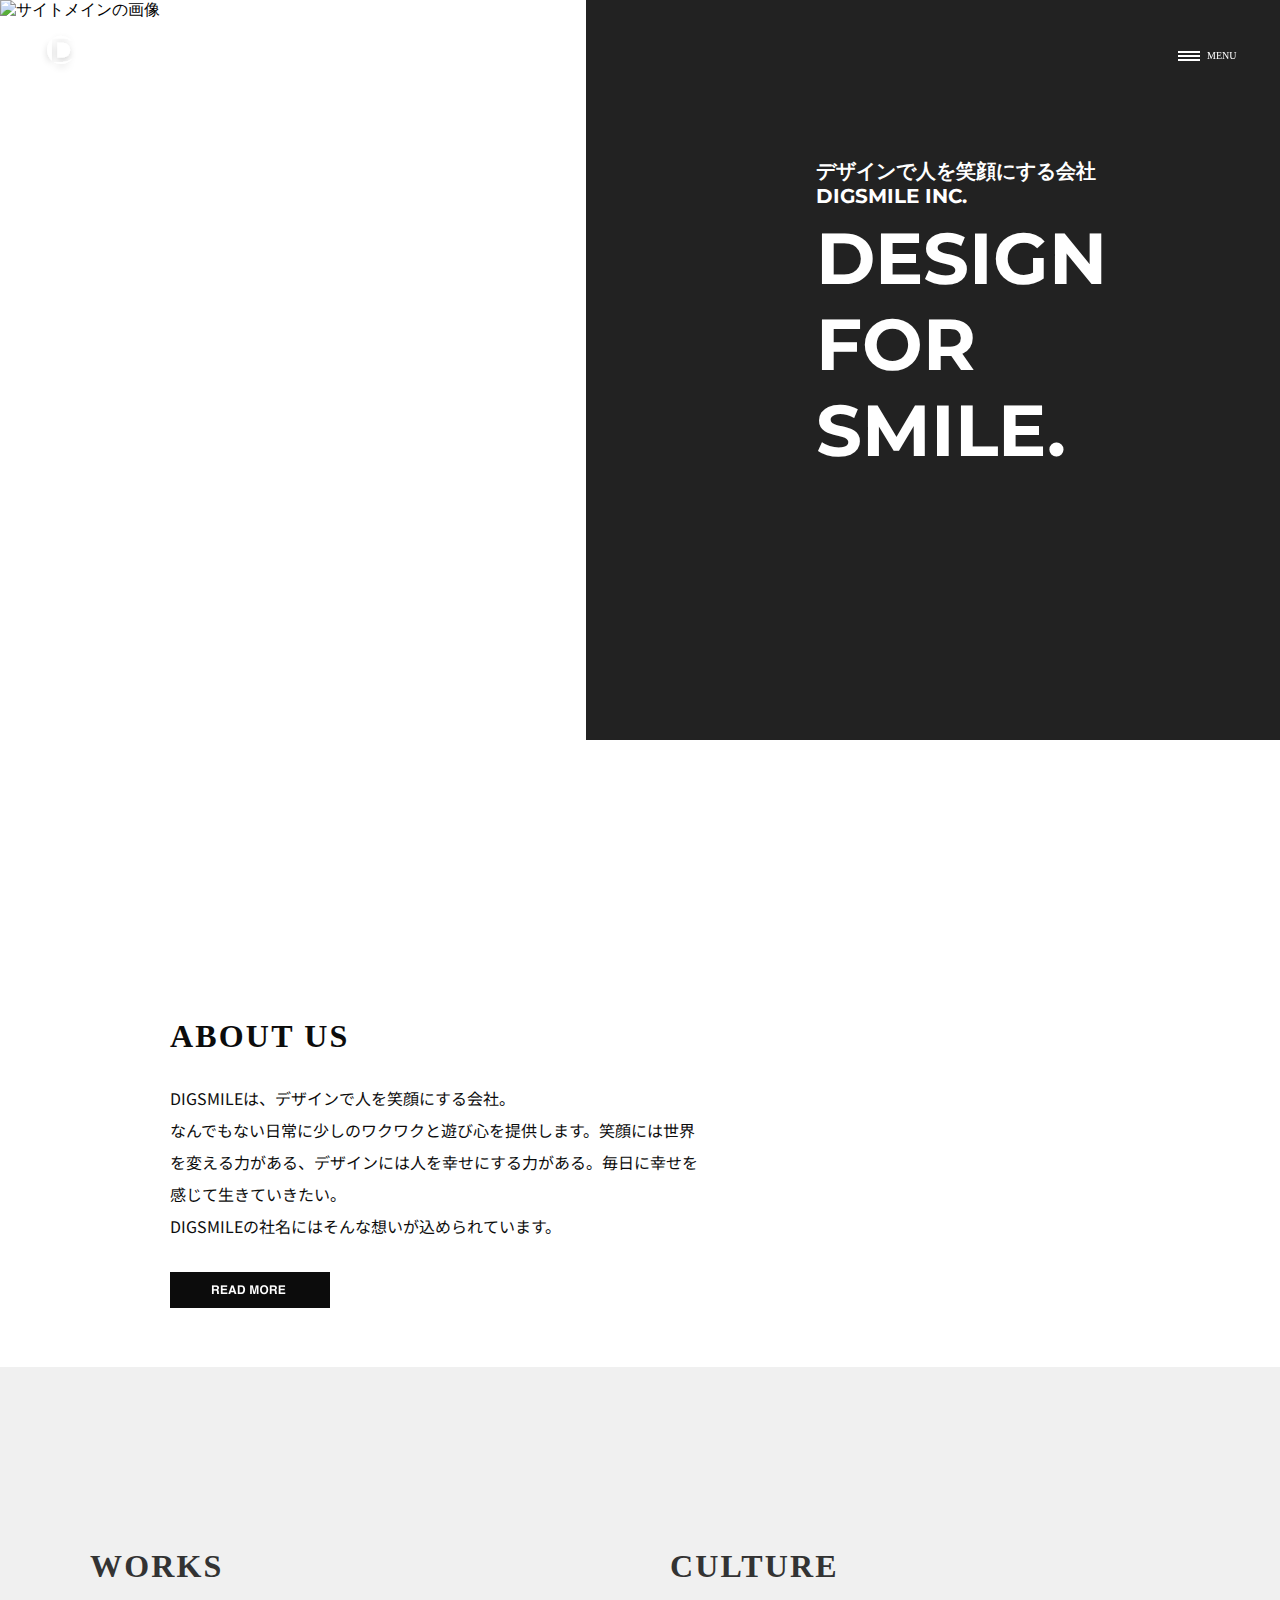
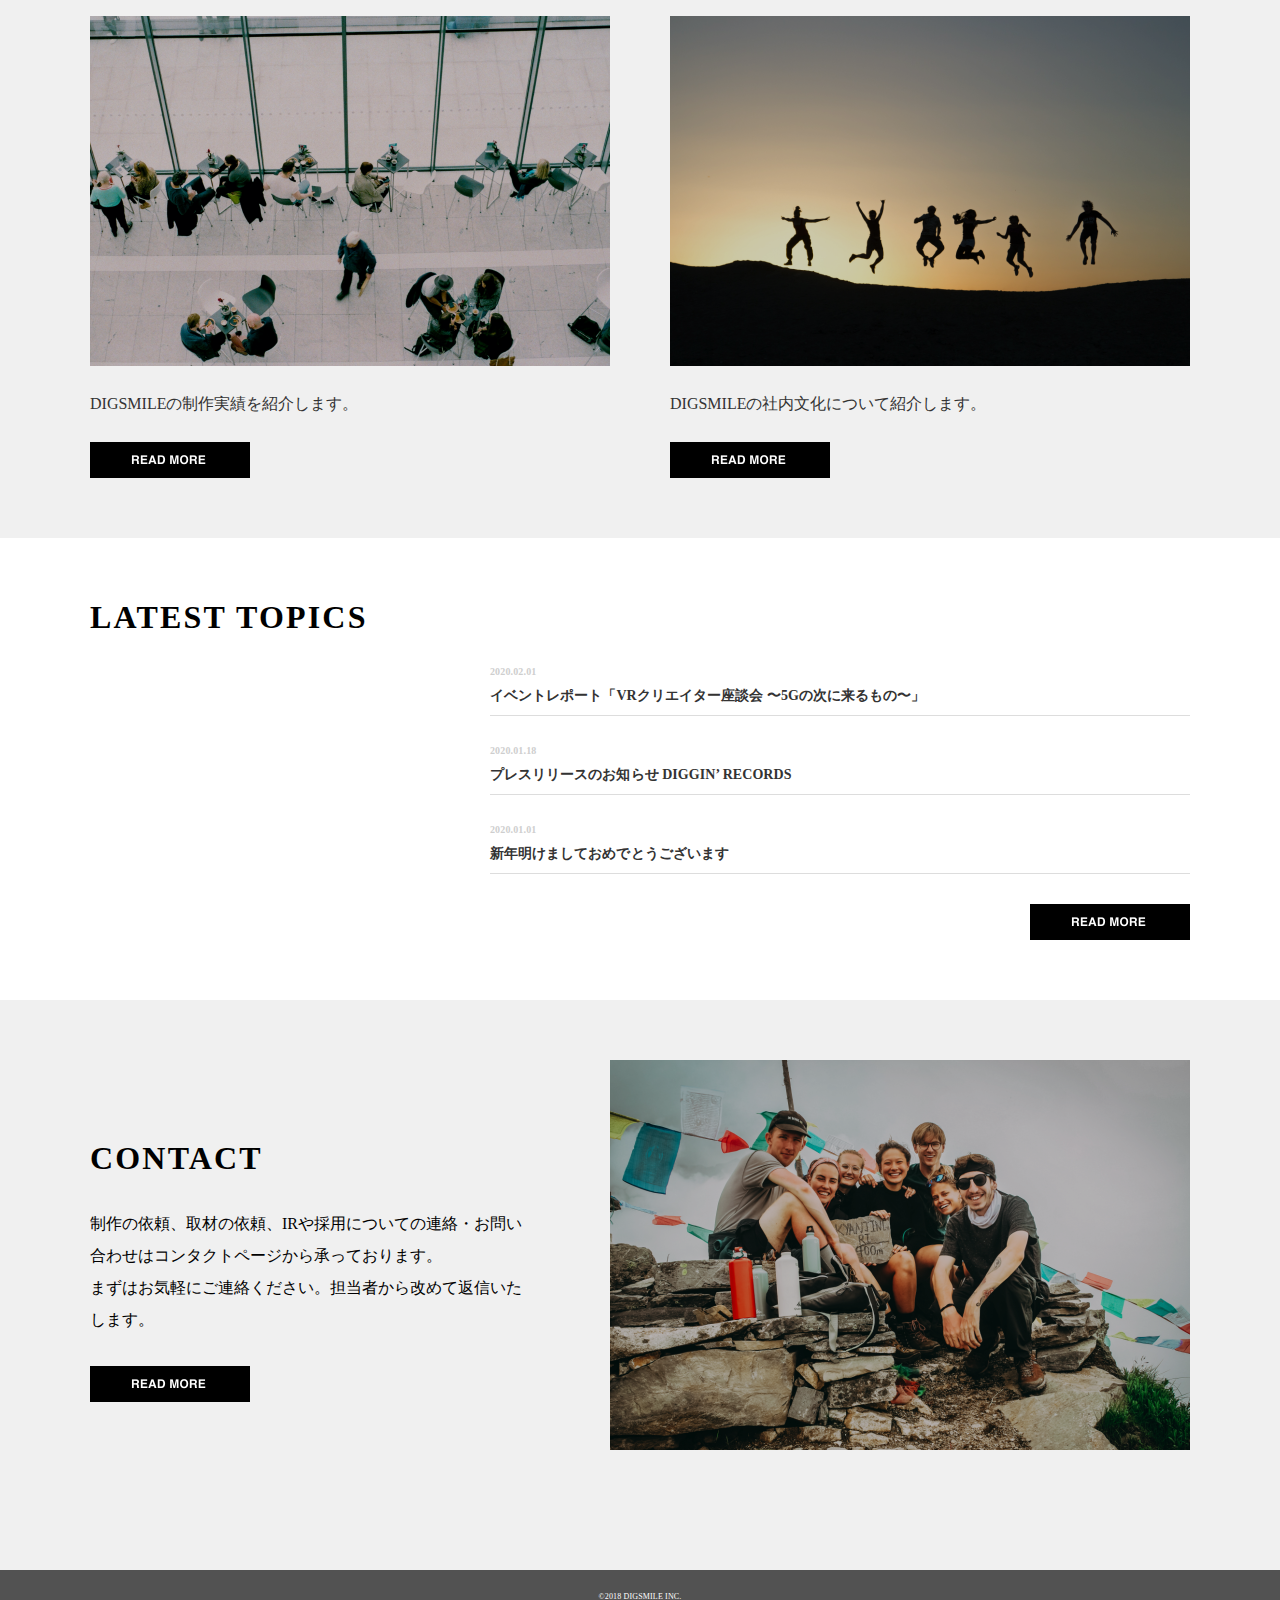
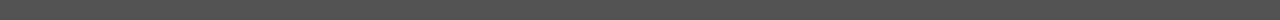
==== commit 0a802a08: "header スクロール時のカラー変化　追加" ====
--- a/html/index.html
+++ b/html/index.html
@@ -12,13 +12,32 @@
 </head>
 <body>
   <header class="header__wrapper">
+    <div class="header__inner">
     <h1 class="header__logo">
-      <a href="#">
-        <img src="/img/site-logo@2x.png" alt="メインロゴの画像">
+      <a href="/html/index.html">
+        <!-- <img src="/img/site-logo@2x.png" alt="メインロゴの画像"> -->
+        <svg xmlns="http://www.w3.org/2000/svg" xmlns:xlink="http://www.w3.org/1999/xlink" width="43.009" height="46" viewBox="0 0 43.009 46">
+          <defs>
+            <filter id="前面オブジェクトで型抜き_1" x="0" y="0" width="43.009" height="46" filterUnits="userSpaceOnUse">
+              <feOffset dy="3" input="SourceAlpha"/>
+              <feGaussianBlur stdDeviation="3" result="blur"/>
+              <feFlood flood-opacity="0.161"/>
+              <feComposite operator="in" in2="blur"/>
+              <feComposite in="SourceGraphic"/>
+            </filter>
+          </defs>
+          <g transform="matrix(1, 0, 0, 1, 0, 0)" filter="url(#前面オブジェクトで型抜き_1)">
+            <path id="前面オブジェクトで型抜き_1-2" data-name="前面オブジェクトで型抜き 1" d="M14,35a13.979,13.979,0,0,1-7.215-2h8.848a14.3,14.3,0,0,0,8.847-2.719A14.014,14.014,0,0,1,14,35ZM4.822,31.572h0a14,14,0,0,1,0-21.143V31.572Zm10.54-3.094H10.33V13.722h5.032a8.13,8.13,0,0,1,5.682,1.98,7.153,7.153,0,0,1,2.138,5.4,7.154,7.154,0,0,1-2.138,5.4A8.13,8.13,0,0,1,15.362,28.478Zm9.645-16.127A13.96,13.96,0,0,0,15.634,9.2H6.463a14.02,14.02,0,0,1,13.76-.744,14.136,14.136,0,0,1,4.785,3.894Z" transform="translate(9 -1)" fill="#fff"/>
+          </g>
+        </svg>
+        <span class="site__logo__main">
+          DIGSMILE
+        </span>
+        <span class="site__logo__inc">INC.</span>        
       </a>
     </h1>
+    <!-- //header__logo -->
     <div class="menu__wrapper">
-      <!-- //header__logo -->
       <div class="menu ">
         <span class="bar bar__top"></span>
         <span class="bar bar__mid"></span>
@@ -29,27 +48,28 @@
         MENU
       </p>
       <!-- //menu__text -->
-      <span class="menu__overray"></span>
-      <nav class="header__nav">
-        <div class="header__nav__inner">
-          <div class="header__logo__img">
-            <img src="/img/home_img/グループ 8@2x.png" alt="メインロゴの画像">
-          </div>
-          <!-- //header__logo__img -->
-          <ul class="header__list">
-            <li class="header__item"><a href="#">ABOUT US</a></li>
-            <li class="header__item"><a href="#">WORKS</a></li>
-            <li class="header__item"><a href="#">CULTURE</a></li>
-            <li class="header__item"><a href="#">TOPICS</a></li>
-            <li class="header__item"><a href="#">CONTACT</a></li>
-          </ul>
-          <!-- //header__list -->
-        </div>
-        <!-- //header__nav__inner -->
-      </nav>
-      <!-- //header__nav -->
     </div>
     <!-- //menu__wrapper -->
+    <span class="menu__overray"></span>
+    <nav class="header__nav">
+      <div class="header__nav__inner">
+        <div class="header__logo__img">
+          <img src="/img/home_img/グループ 8@2x.png" alt="メインロゴの画像">
+        </div>
+        <!-- //header__logo__img -->
+        <ul class="header__list">
+          <li class="header__item"><a href="/html/about.html">ABOUT US</a></li>
+          <li class="header__item"><a href="/html/index.html/#works">WORKS</a></li>
+          <li class="header__item"><a href="/html/index.html/#culture">CULTURE</a></li>
+          <li class="header__item"><a href="/html/index.html/#topics">TOPICS</a></li>
+          <li class="header__item"><a href="/html/contact.html">CONTACT</a></li>
+        </ul>
+        <!-- //header__list -->
+      </div>
+      <!-- //header__nav__inner -->
+    </nav>
+    <!-- //header__nav -->
+    </div>
   </header>
   <!-- //header__wrapper -->
   <main class="main">
@@ -96,7 +116,7 @@
       <div class="container">
         <div class="content__wrapper">
           <div class="content__inner">
-            <h3 class="content__title">WORKS</h3>
+            <h3 class="content__title" id="works">WORKS</h3>
             <figure class="content__img">
               <img src="/img/home_img/works-img@2x.png" alt="worksの画像">
             </figure>
@@ -109,7 +129,7 @@
           </div>
           <!-- //content__inner -->
           <div class="content__inner culture__mq__sm">
-            <h3 class="content__title">CULTURE</h3>
+            <h3 class="content__title" id="culture">CULTURE</h3>
             <figure class="content__img">
               <img src="/img/home_img/culture-img@2x.png" alt="cultureの画像">
             </figure>
--- a/css/style.css
+++ b/css/style.css
@@ -269,24 +269,21 @@
 .header__wrapper {
   position: fixed;
   width: 100%;
-  padding: 30px 0;
   z-index: 2;
+}
+
+.header__inner {
   display: flex;
   justify-content: space-between;
   align-items: center;
+  padding: 30px 3vw;
 }
 
 .header__logo {
-  width: 260px;
   height: auto;
   display: flex;
   line-height: 0;
-}
-
-.header__logo img {
-  width: 100%;
-  object-fit: cover;
-  vertical-align: bottom;
+  display: flex;
 }
 
 .header__logo > a {
@@ -308,17 +305,19 @@
 .menu__wrapper {
   display: flex;
   align-items: center;
+  padding: 5px;
+  cursor: pointer;
+  z-index: 4;
 }
 
 /* ハンバーガーメニュー
 --------------------------- */
 .menu {
+  position: relative;
   width: 1.375rem;
   height: 0.625rem;
-  position: relative;
   border: none;
   margin-right: 7px;
-  z-index: 4;
 }
 
 .bar {
@@ -434,6 +433,24 @@
 
 /* font
 ----------------------------------- */
+.site__logo__main,
+.site__logo__inc {
+  font-family: Montserrat ExtraBold;
+  color: #fff;
+}
+
+.site__logo__main {
+  font-size: 34px;
+  line-height: 1;
+  letter-spacing: 0.005em;
+}
+
+.site__logo__inc {
+  font-size: 22px;
+  line-height: 1;
+  letter-spacing: 0.005em;
+}
+
 .menu__text {
   font-family: Montserrat ExtraBold;
   font-size: 10px;
@@ -476,13 +493,13 @@
 }
 
 .fv__sub__img {
-  width: 54.2%;
+  max-width: 54.2%;
   height: 740px;
   margin-left: auto;
 }
 
 .fv__sub__img img {
-  max-width: 100%;
+  width: 100%;
   height: 100%;
   object-fit: cover;
 }
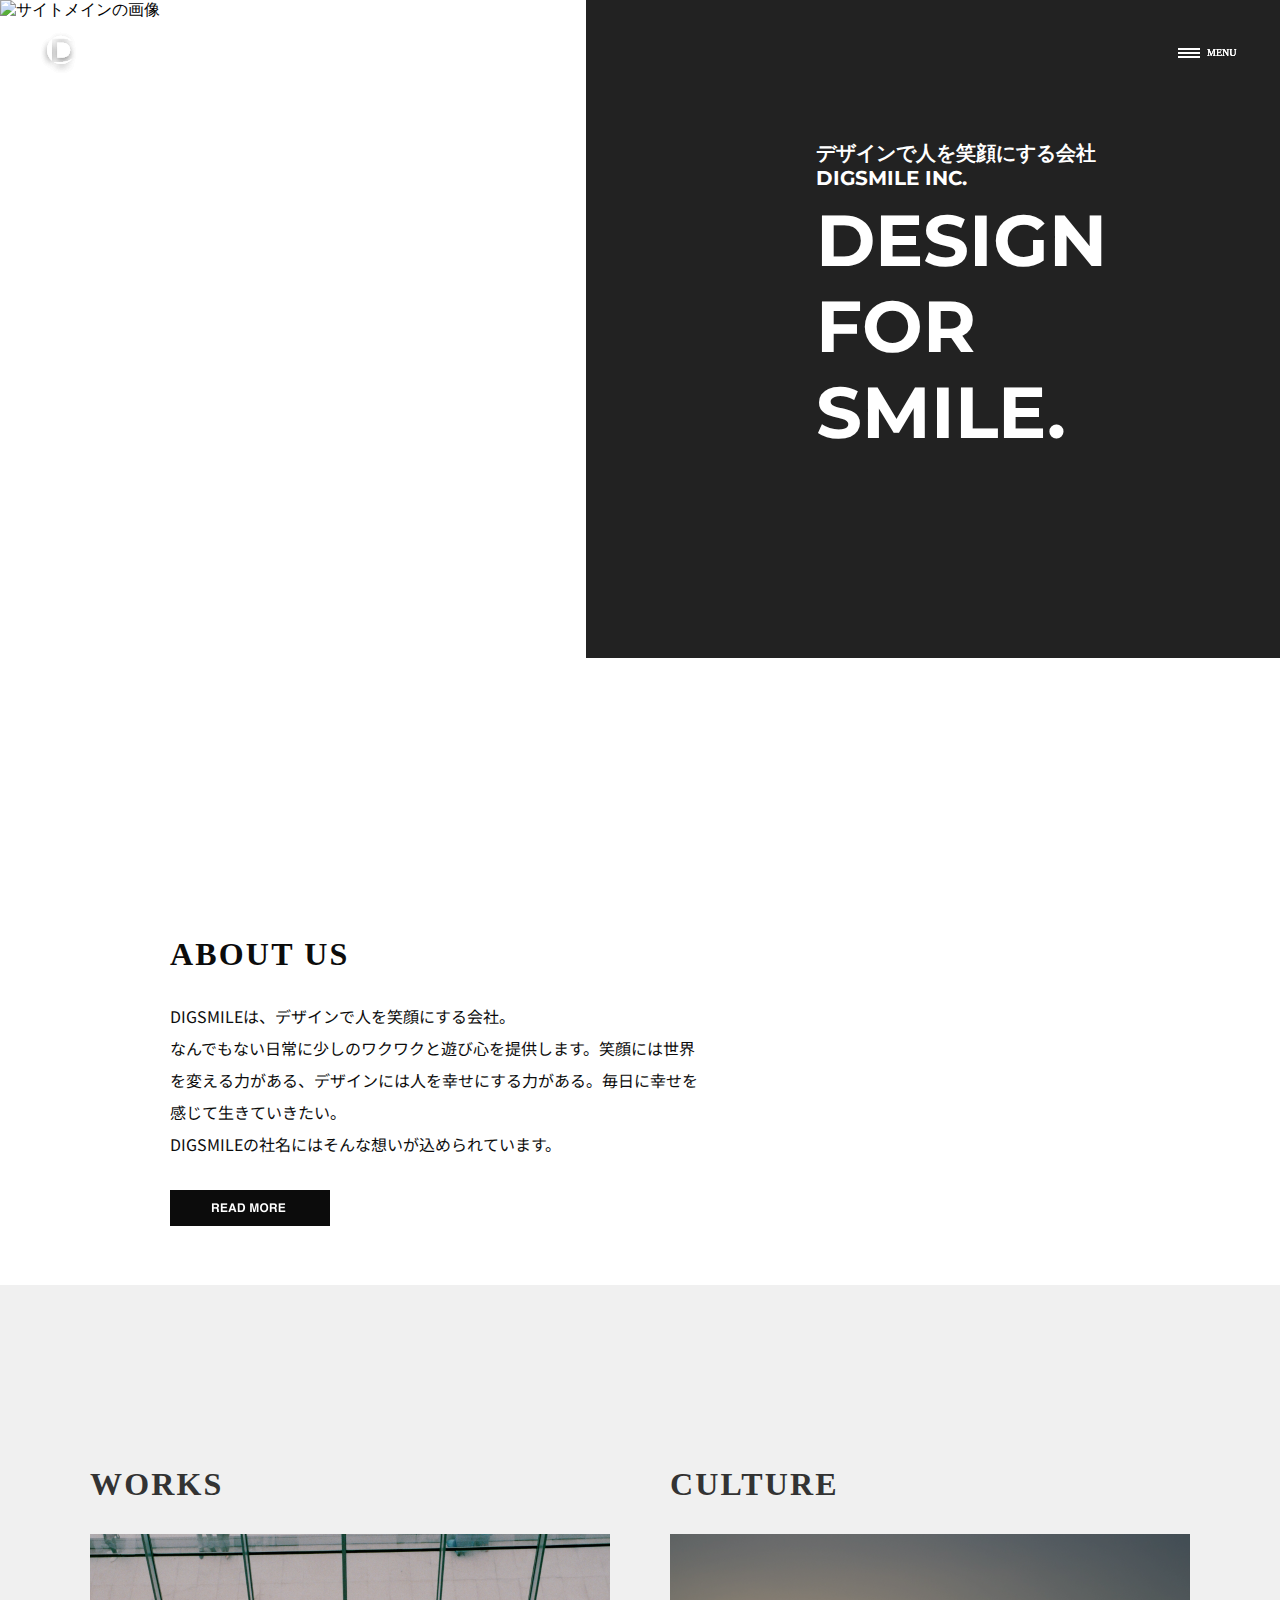
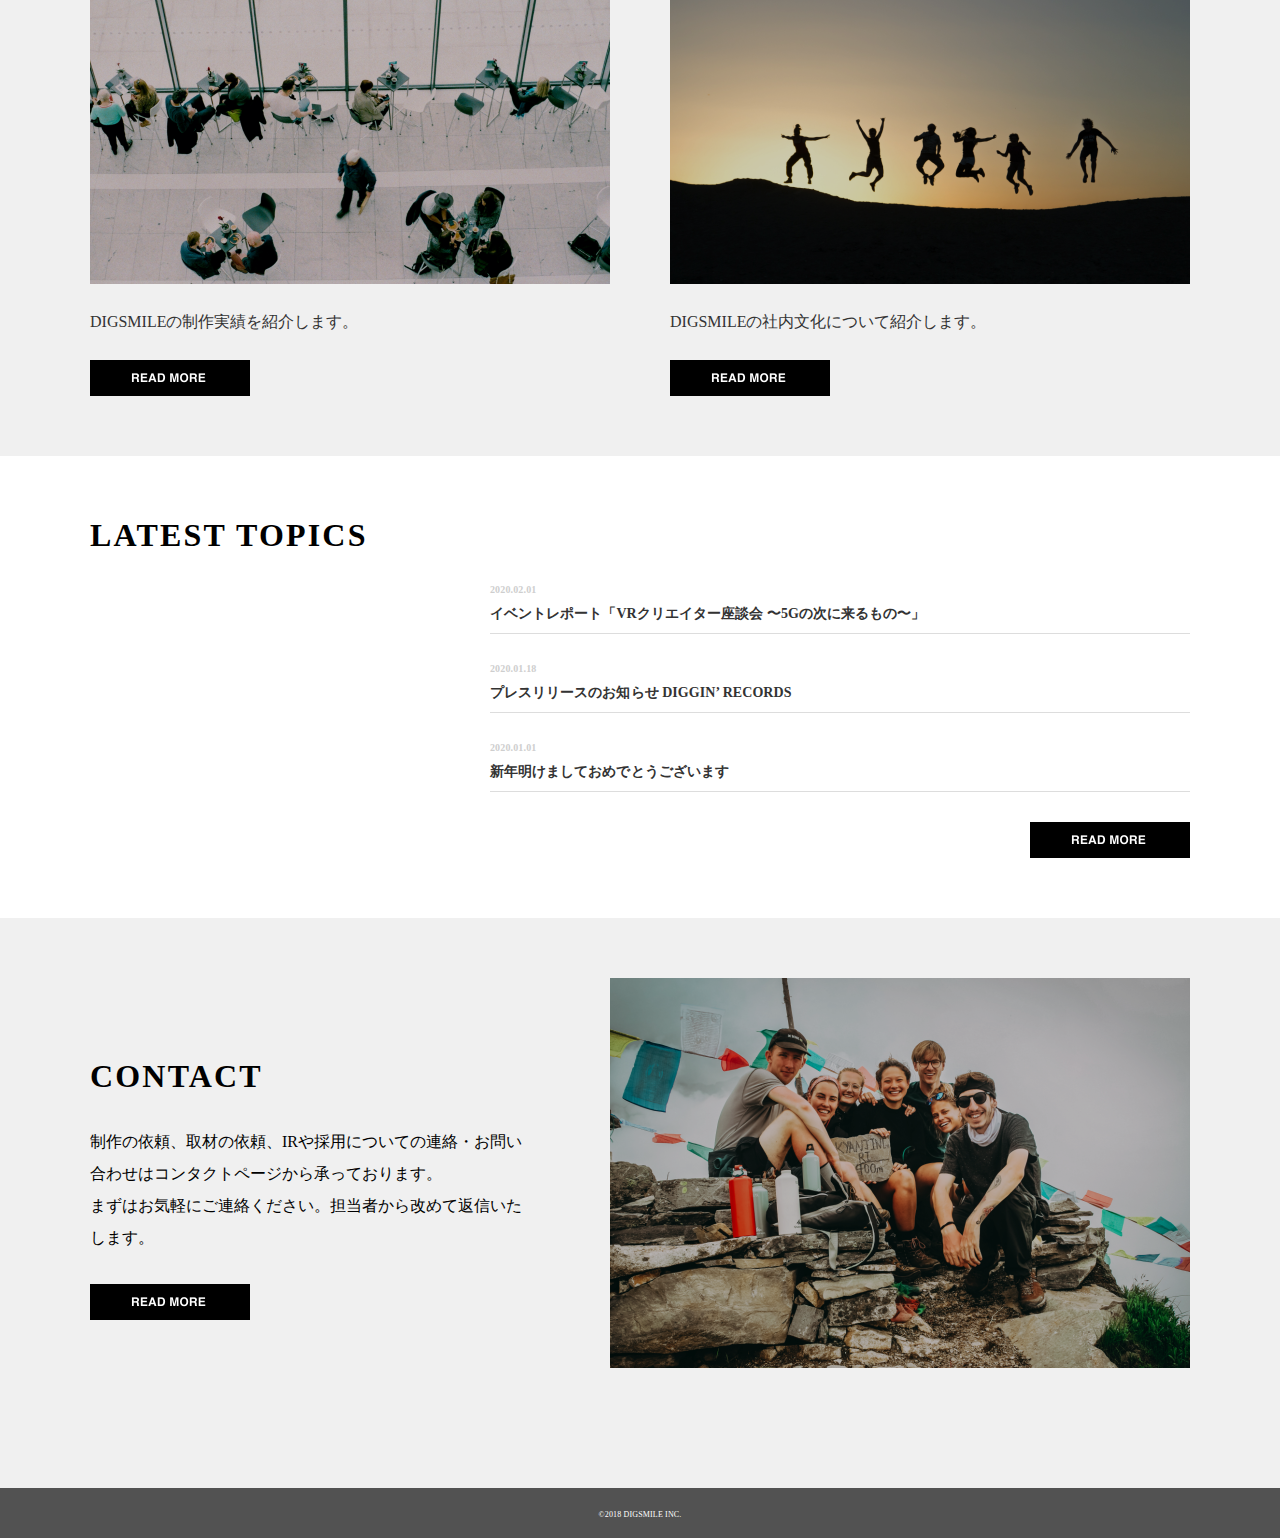
==== commit e8939098: "ヘッダーの色をスクロール変化させる ハンバーガーメニューの色変更" ====
--- a/html/index.html
+++ b/html/index.html
@@ -13,62 +13,159 @@
 <body>
   <header class="header__wrapper">
     <div class="header__inner">
-    <h1 class="header__logo">
-      <a href="/html/index.html">
-        <!-- <img src="/img/site-logo@2x.png" alt="メインロゴの画像"> -->
-        <svg xmlns="http://www.w3.org/2000/svg" xmlns:xlink="http://www.w3.org/1999/xlink" width="43.009" height="46" viewBox="0 0 43.009 46">
-          <defs>
-            <filter id="前面オブジェクトで型抜き_1" x="0" y="0" width="43.009" height="46" filterUnits="userSpaceOnUse">
-              <feOffset dy="3" input="SourceAlpha"/>
-              <feGaussianBlur stdDeviation="3" result="blur"/>
-              <feFlood flood-opacity="0.161"/>
-              <feComposite operator="in" in2="blur"/>
-              <feComposite in="SourceGraphic"/>
-            </filter>
-          </defs>
-          <g transform="matrix(1, 0, 0, 1, 0, 0)" filter="url(#前面オブジェクトで型抜き_1)">
-            <path id="前面オブジェクトで型抜き_1-2" data-name="前面オブジェクトで型抜き 1" d="M14,35a13.979,13.979,0,0,1-7.215-2h8.848a14.3,14.3,0,0,0,8.847-2.719A14.014,14.014,0,0,1,14,35ZM4.822,31.572h0a14,14,0,0,1,0-21.143V31.572Zm10.54-3.094H10.33V13.722h5.032a8.13,8.13,0,0,1,5.682,1.98,7.153,7.153,0,0,1,2.138,5.4,7.154,7.154,0,0,1-2.138,5.4A8.13,8.13,0,0,1,15.362,28.478Zm9.645-16.127A13.96,13.96,0,0,0,15.634,9.2H6.463a14.02,14.02,0,0,1,13.76-.744,14.136,14.136,0,0,1,4.785,3.894Z" transform="translate(9 -1)" fill="#fff"/>
-          </g>
-        </svg>
-        <span class="site__logo__main">
-          DIGSMILE
-        </span>
-        <span class="site__logo__inc">INC.</span>        
-      </a>
-    </h1>
-    <!-- //header__logo -->
-    <div class="menu__wrapper">
-      <div class="menu ">
-        <span class="bar bar__top"></span>
-        <span class="bar bar__mid"></span>
-        <span class="bar bar__bottom"></span>
-      </div>
-      <!-- //menu -->
-      <p class="menu__text">
-        MENU
-      </p>
-      <!-- //menu__text -->
+      <h1 class="header__logo">
+        <a href="/html/index.html">
+          <!-- <img src="/img/site-logo@2x.png" alt="メインロゴの画像"> -->
+          <svg xmlns="http://www.w3.org/2000/svg" xmlns:xlink="http://www.w3.org/1999/xlink" width="43.009" height="46" viewBox="0 0 43.009 46"><defs><style>.a{fill:#fff;}.b{filter:url(#a);}</style><filter id="a" x="0" y="0" width="43.009" height="46" filterUnits="userSpaceOnUse"><feOffset dy="3" input="SourceAlpha"/><feGaussianBlur stdDeviation="3" result="b"/><feFlood flood-opacity="0.161"/><feComposite operator="in" in2="b"/><feComposite in="SourceGraphic"/></filter></defs><g class="b" transform="matrix(1, 0, 0, 1, 0, 0)"><path class="a" d="M14,35a13.979,13.979,0,0,1-7.215-2h8.848a14.3,14.3,0,0,0,8.847-2.719A14.014,14.014,0,0,1,14,35ZM4.822,31.572h0a14,14,0,0,1,0-21.143V31.572Zm10.54-3.094H10.33V13.722h5.032a8.13,8.13,0,0,1,5.682,1.98,7.153,7.153,0,0,1,2.138,5.4,7.154,7.154,0,0,1-2.138,5.4A8.13,8.13,0,0,1,15.362,28.478Zm9.645-16.127A13.96,13.96,0,0,0,15.634,9.2H6.463a14.02,14.02,0,0,1,13.76-.744,14.136,14.136,0,0,1,4.785,3.894Z" transform="translate(9 -1)"/></g></svg>
+          <p class="site__logo__wrapper">
+            <span class="site__logo__main">
+              DIGSMILE
+            </span>
+            <span class="site__logo__inc">INC.</span>        
+          </p>
+        </a>
+      </h1>
+      <!-- //header__logo -->
+      <div class="menu__wrapper">
+        <div class="menu ">
+          <span class="bar bar__top"></span>
+          <span class="bar bar__mid"></span>
+          <span class="bar bar__bottom"></span>
+        </div>
+        <!-- //menu -->
+        <p class="menu__text">
+          MENU
+        </p>
+        <!-- //menu__text -->
+      </div>
+      <!-- //menu__wrapper -->
+      <span class="menu__overray"></span>
+      <nav class="header__nav">
+        <div class="header__nav__inner">
+          <div class="header__logo__img">
+            <img src="/img/home_img/グループ 8@2x.png" alt="メインロゴの画像">
+          </div>
+          <!-- //header__logo__img -->
+          <ul class="header__list">
+            <li class="header__item"><a href="/html/about.html">ABOUT US</a></li>
+            <li class="header__item"><a href="/html/index.html/#works">WORKS</a></li>
+            <li class="header__item"><a href="/html/index.html/#culture">CULTURE</a></li>
+            <li class="header__item"><a href="/html/index.html/#topics">TOPICS</a></li>
+            <li class="header__item"><a href="/html/contact.html">CONTACT</a></li>
+          </ul>
+          <!-- //header__list -->
+        </div>
+        <!-- //header__nav__inner -->
+      </nav>
+      <!-- //header__nav -->
     </div>
-    <!-- //menu__wrapper -->
-    <span class="menu__overray"></span>
-    <nav class="header__nav">
-      <div class="header__nav__inner">
-        <div class="header__logo__img">
-          <img src="/img/home_img/グループ 8@2x.png" alt="メインロゴの画像">
-        </div>
-        <!-- //header__logo__img -->
-        <ul class="header__list">
-          <li class="header__item"><a href="/html/about.html">ABOUT US</a></li>
-          <li class="header__item"><a href="/html/index.html/#works">WORKS</a></li>
-          <li class="header__item"><a href="/html/index.html/#culture">CULTURE</a></li>
-          <li class="header__item"><a href="/html/index.html/#topics">TOPICS</a></li>
-          <li class="header__item"><a href="/html/contact.html">CONTACT</a></li>
-        </ul>
-        <!-- //header__list -->
-      </div>
-      <!-- //header__nav__inner -->
-    </nav>
-    <!-- //header__nav -->
+  </header>
+  <!-- //header__wrapper -->
+  <link href="https://fonts.googleapis.com/css2?family=Montserrat:wght@500;700;800&family=Noto+Sans&family=Noto+Sans+JP:wght@400;700&display=swap" rel="stylesheet">
+  <link rel="stylesheet" type="text/css" href="/css/style.css">
+</head>
+<body>
+  <header class="header__wrapper">
+    <div class="header__inner">
+      <h1 class="header__logo">
+        <a href="/html/index.html">
+          <!-- <img src="/img/site-logo@2x.png" alt="メインロゴの画像"> -->
+          <svg xmlns="http://www.w3.org/2000/svg" xmlns:xlink="http://www.w3.org/1999/xlink" width="43.009" height="46" viewBox="0 0 43.009 46"><defs><style>.a{fill:#fff;}.b{filter:url(#a);}</style><filter id="a" x="0" y="0" width="43.009" height="46" filterUnits="userSpaceOnUse"><feOffset dy="3" input="SourceAlpha"/><feGaussianBlur stdDeviation="3" result="b"/><feFlood flood-opacity="0.161"/><feComposite operator="in" in2="b"/><feComposite in="SourceGraphic"/></filter></defs><g class="b" transform="matrix(1, 0, 0, 1, 0, 0)"><path class="a" d="M14,35a13.979,13.979,0,0,1-7.215-2h8.848a14.3,14.3,0,0,0,8.847-2.719A14.014,14.014,0,0,1,14,35ZM4.822,31.572h0a14,14,0,0,1,0-21.143V31.572Zm10.54-3.094H10.33V13.722h5.032a8.13,8.13,0,0,1,5.682,1.98,7.153,7.153,0,0,1,2.138,5.4,7.154,7.154,0,0,1-2.138,5.4A8.13,8.13,0,0,1,15.362,28.478Zm9.645-16.127A13.96,13.96,0,0,0,15.634,9.2H6.463a14.02,14.02,0,0,1,13.76-.744,14.136,14.136,0,0,1,4.785,3.894Z" transform="translate(9 -1)"/></g></svg>
+          <p class="site__logo__wrapper">
+            <span class="site__logo__main">
+              DIGSMILE
+            </span>
+            <span class="site__logo__inc">INC.</span>        
+          </p>
+        </a>
+      </h1>
+      <!-- //header__logo -->
+      <div class="menu__wrapper">
+        <div class="menu ">
+          <span class="bar bar__top"></span>
+          <span class="bar bar__mid"></span>
+          <span class="bar bar__bottom"></span>
+        </div>
+        <!-- //menu -->
+        <p class="menu__text">
+          MENU
+        </p>
+        <!-- //menu__text -->
+      </div>
+      <!-- //menu__wrapper -->
+      <span class="menu__overray"></span>
+      <nav class="header__nav">
+        <div class="header__nav__inner">
+          <div class="header__logo__img">
+            <img src="/img/home_img/グループ 8@2x.png" alt="メインロゴの画像">
+          </div>
+          <!-- //header__logo__img -->
+          <ul class="header__list">
+            <li class="header__item"><a href="/html/about.html">ABOUT US</a></li>
+            <li class="header__item"><a href="/html/index.html/#works">WORKS</a></li>
+            <li class="header__item"><a href="/html/index.html/#culture">CULTURE</a></li>
+            <li class="header__item"><a href="/html/index.html/#topics">TOPICS</a></li>
+            <li class="header__item"><a href="/html/contact.html">CONTACT</a></li>
+          </ul>
+          <!-- //header__list -->
+        </div>
+        <!-- //header__nav__inner -->
+      </nav>
+      <!-- //header__nav -->
+    </div>
+  </header>
+  <!-- //header__wrapper -->
+  <link href="https://fonts.googleapis.com/css2?family=Montserrat:wght@500;700;800&family=Noto+Sans&family=Noto+Sans+JP:wght@400;700&display=swap" rel="stylesheet">
+  <link rel="stylesheet" type="text/css" href="/css/style.css">
+</head>
+<body>
+  <header class="header__wrapper">
+    <div class="header__inner">
+      <h1 class="header__logo">
+        <a href="/html/index.html">
+          <!-- <img src="/img/site-logo@2x.png" alt="メインロゴの画像"> -->
+          <svg xmlns="http://www.w3.org/2000/svg" xmlns:xlink="http://www.w3.org/1999/xlink" width="43.009" height="46" viewBox="0 0 43.009 46"><defs><style>.a{fill:#fff;}.b{filter:url(#a);}</style><filter id="a" x="0" y="0" width="43.009" height="46" filterUnits="userSpaceOnUse"><feOffset dy="3" input="SourceAlpha"/><feGaussianBlur stdDeviation="3" result="b"/><feFlood flood-opacity="0.161"/><feComposite operator="in" in2="b"/><feComposite in="SourceGraphic"/></filter></defs><g class="b" transform="matrix(1, 0, 0, 1, 0, 0)"><path class="a" d="M14,35a13.979,13.979,0,0,1-7.215-2h8.848a14.3,14.3,0,0,0,8.847-2.719A14.014,14.014,0,0,1,14,35ZM4.822,31.572h0a14,14,0,0,1,0-21.143V31.572Zm10.54-3.094H10.33V13.722h5.032a8.13,8.13,0,0,1,5.682,1.98,7.153,7.153,0,0,1,2.138,5.4,7.154,7.154,0,0,1-2.138,5.4A8.13,8.13,0,0,1,15.362,28.478Zm9.645-16.127A13.96,13.96,0,0,0,15.634,9.2H6.463a14.02,14.02,0,0,1,13.76-.744,14.136,14.136,0,0,1,4.785,3.894Z" transform="translate(9 -1)"/></g></svg>
+          <p class="site__logo__wrapper">
+            <span class="site__logo__main">
+              DIGSMILE
+            </span>
+            <span class="site__logo__inc">INC.</span>        
+          </p>
+        </a>
+      </h1>
+      <!-- //header__logo -->
+      <div class="menu__wrapper">
+        <div class="menu ">
+          <span class="bar bar__top"></span>
+          <span class="bar bar__mid"></span>
+          <span class="bar bar__bottom"></span>
+        </div>
+        <!-- //menu -->
+        <p class="menu__text">
+          MENU
+        </p>
+        <!-- //menu__text -->
+      </div>
+      <!-- //menu__wrapper -->
+      <span class="menu__overray"></span>
+      <nav class="header__nav">
+        <div class="header__nav__inner">
+          <div class="header__logo__img">
+            <img src="/img/home_img/グループ 8@2x.png" alt="メインロゴの画像">
+          </div>
+          <!-- //header__logo__img -->
+          <ul class="header__list">
+            <li class="header__item"><a href="/html/about.html">ABOUT US</a></li>
+            <li class="header__item"><a href="/html/index.html/#works">WORKS</a></li>
+            <li class="header__item"><a href="/html/index.html/#culture">CULTURE</a></li>
+            <li class="header__item"><a href="/html/index.html/#topics">TOPICS</a></li>
+            <li class="header__item"><a href="/html/contact.html">CONTACT</a></li>
+          </ul>
+          <!-- //header__list -->
+        </div>
+        <!-- //header__nav__inner -->
+      </nav>
+      <!-- //header__nav -->
     </div>
   </header>
   <!-- //header__wrapper -->
@@ -77,7 +174,7 @@
       <div class="fv__main__img">
         <img src="/img/home_img/kv-img@2x.png" alt="サイトメインの画像">
       </div>
-      <div class="fv__sub__img">
+      <div class="fv__sub fv__sub__img">
         <img src="/img/home_img/bg_kv@2x.png" alt="サイトサブの画像">
       </div>
       <div class="fv__catch fv__catch__home">
--- a/css/style.css
+++ b/css/style.css
@@ -273,21 +273,27 @@
 }
 
 .header__inner {
+  padding: 30px 3vw;
   display: flex;
   justify-content: space-between;
   align-items: center;
-  padding: 30px 3vw;
 }
 
 .header__logo {
   height: auto;
   display: flex;
+  align-items: center;
   line-height: 0;
-  display: flex;
 }
 
 .header__logo > a {
   display: block;
+  display: flex;
+  align-items: center;
+}
+
+.mein__logo__img {
+  vertical-align: bottom;
 }
 
 .fv__text__1 {
--- a/css/style.css
+++ b/css/style.css
@@ -273,21 +273,27 @@
 }
 
 .header__inner {
+  padding: 30px 3vw;
   display: flex;
   justify-content: space-between;
   align-items: center;
-  padding: 30px 3vw;
 }
 
 .header__logo {
   height: auto;
   display: flex;
+  align-items: center;
   line-height: 0;
-  display: flex;
 }
 
 .header__logo > a {
   display: block;
+  display: flex;
+  align-items: center;
+}
+
+.mein__logo__img {
+  vertical-align: bottom;
 }
 
 .fv__text__1 {
--- a/css/style.css
+++ b/css/style.css
@@ -273,21 +273,27 @@
 }
 
 .header__inner {
+  padding: 30px 3vw;
   display: flex;
   justify-content: space-between;
   align-items: center;
-  padding: 30px 3vw;
 }
 
 .header__logo {
   height: auto;
   display: flex;
+  align-items: center;
   line-height: 0;
-  display: flex;
 }
 
 .header__logo > a {
   display: block;
+  display: flex;
+  align-items: center;
+}
+
+.mein__logo__img {
+  vertical-align: bottom;
 }
 
 .fv__text__1 {
